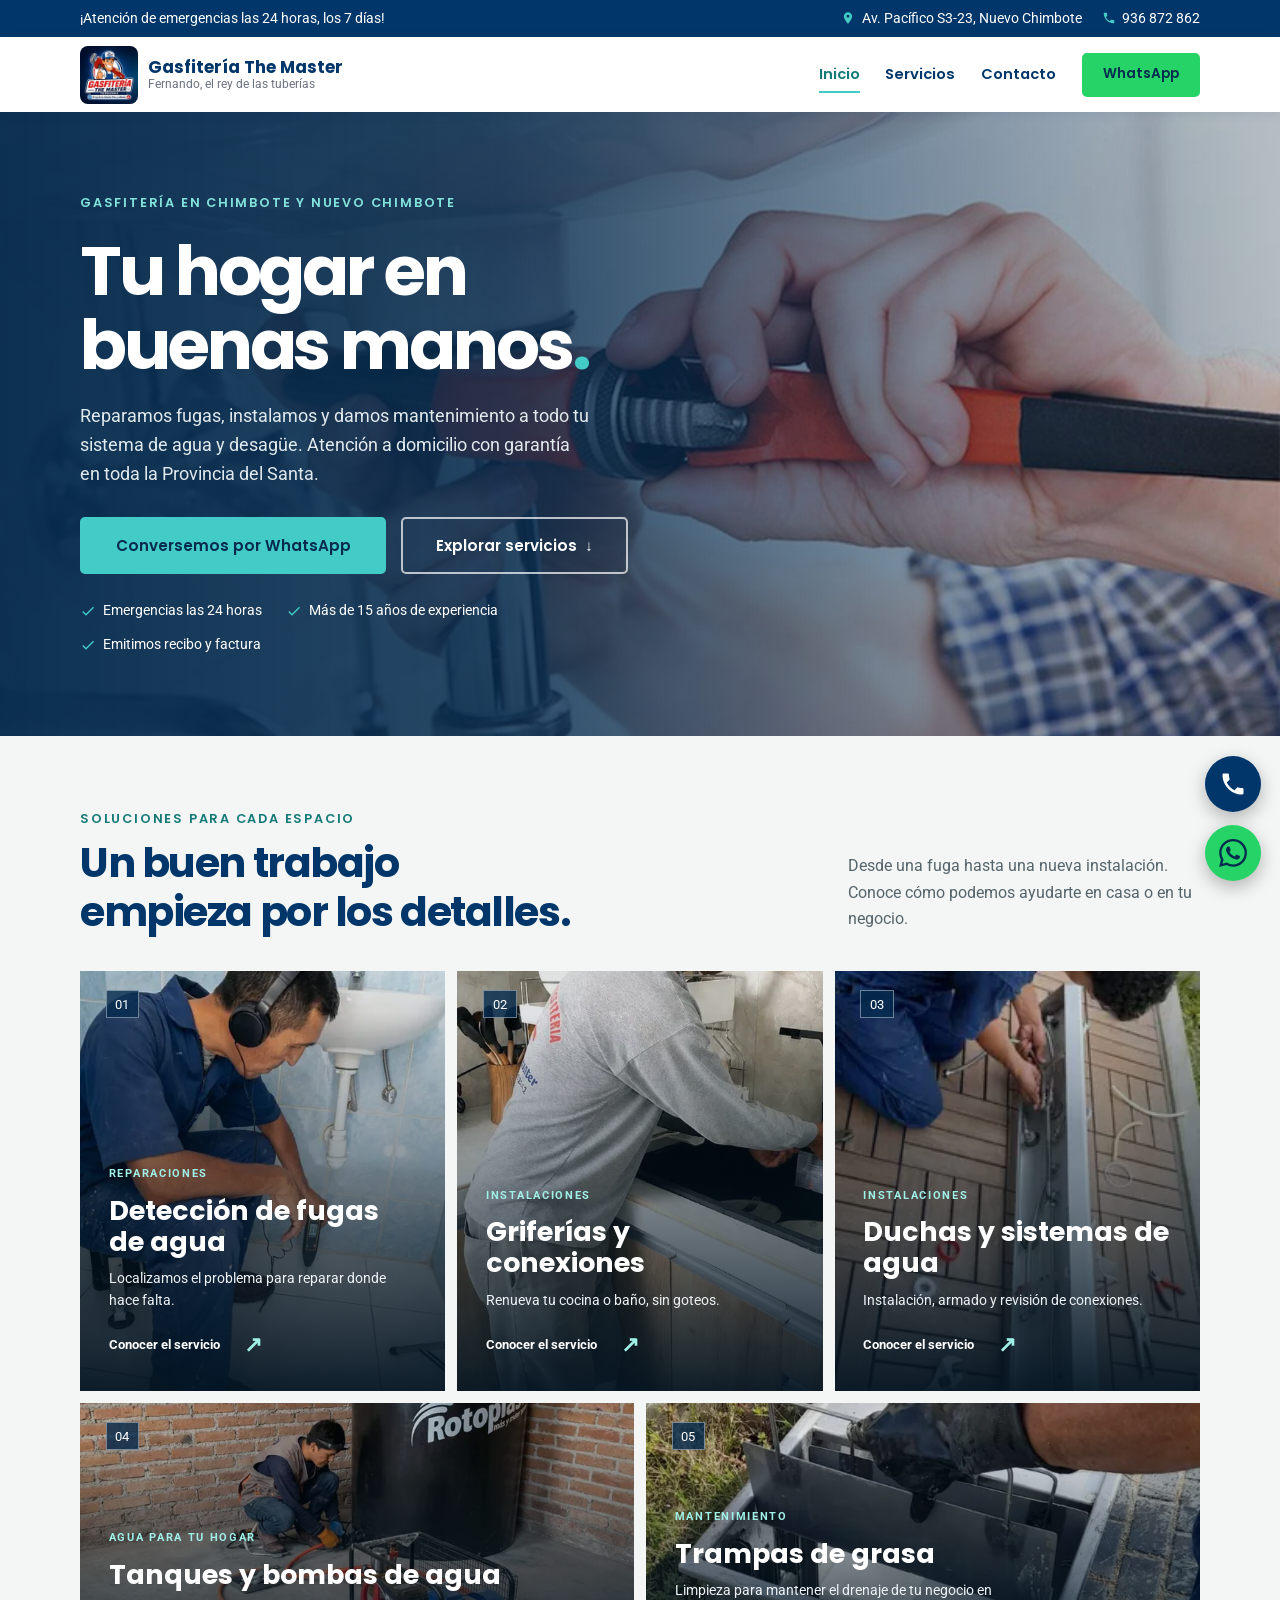
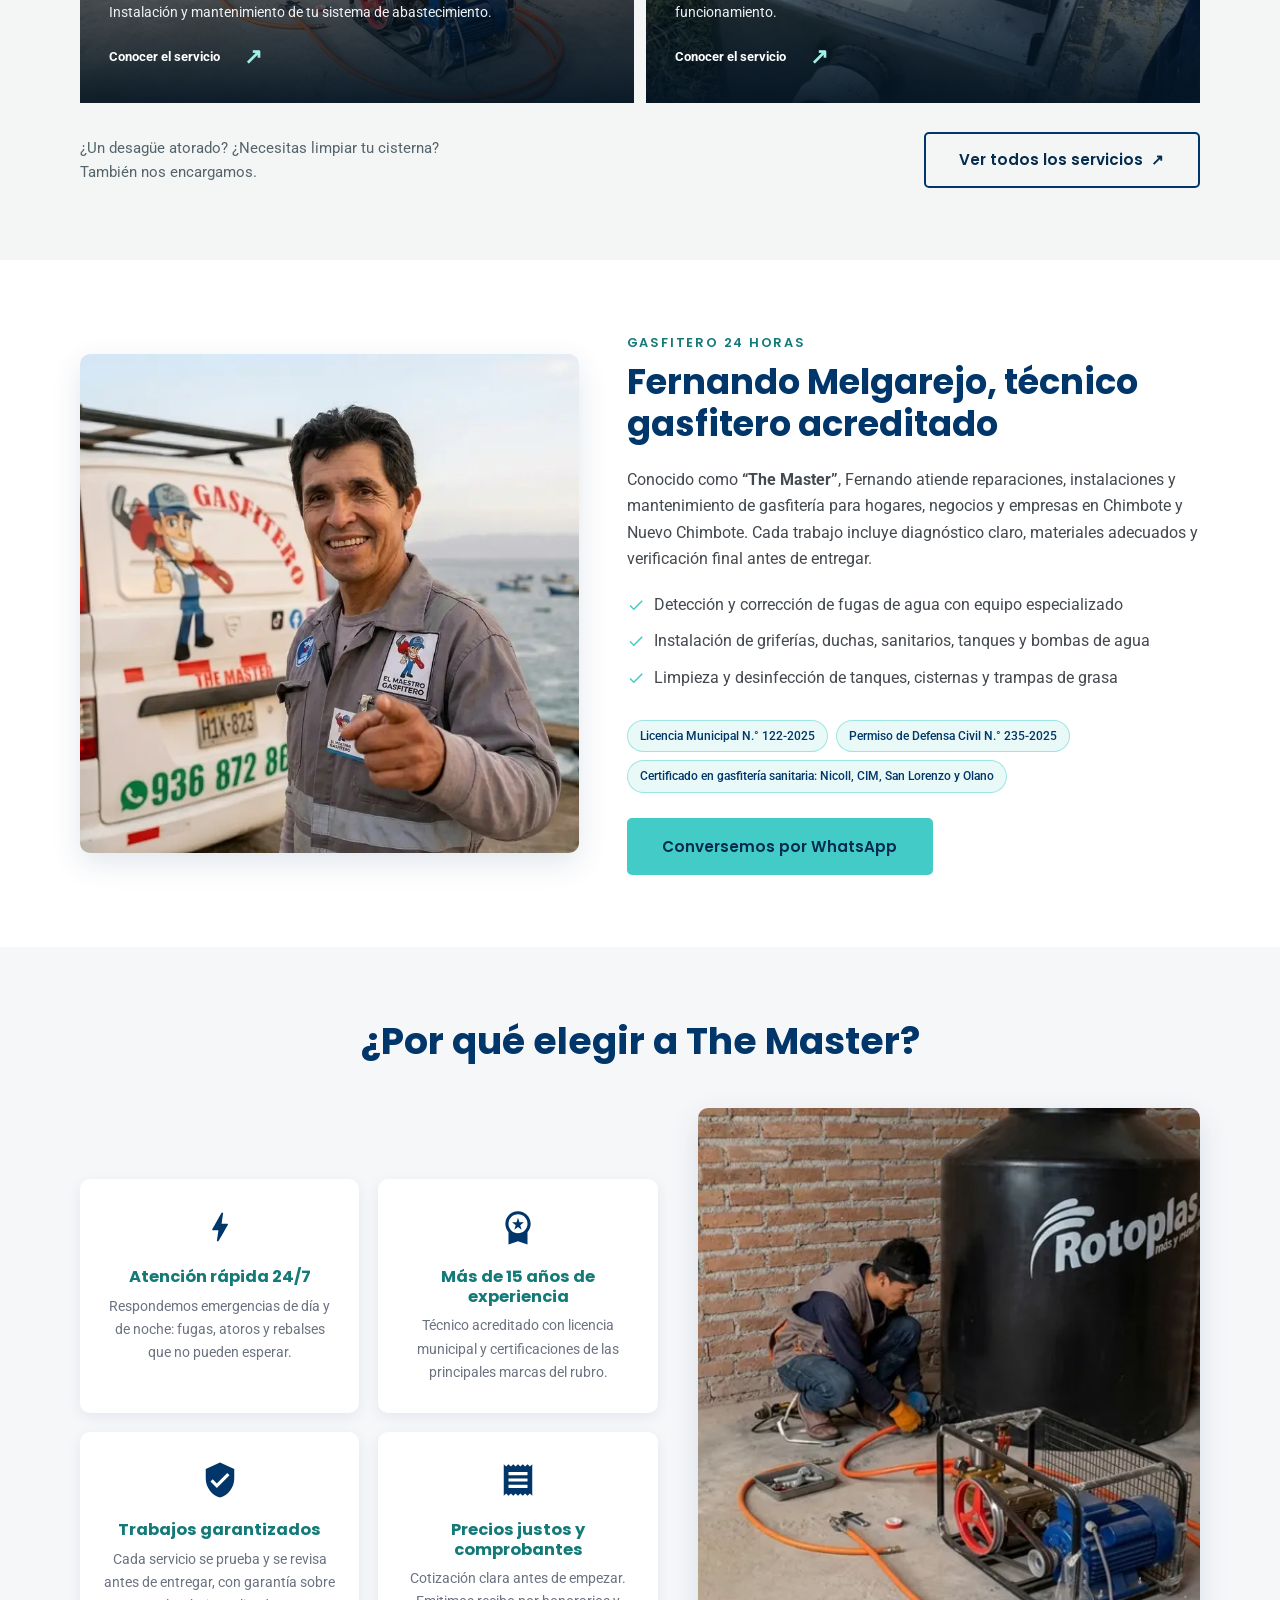
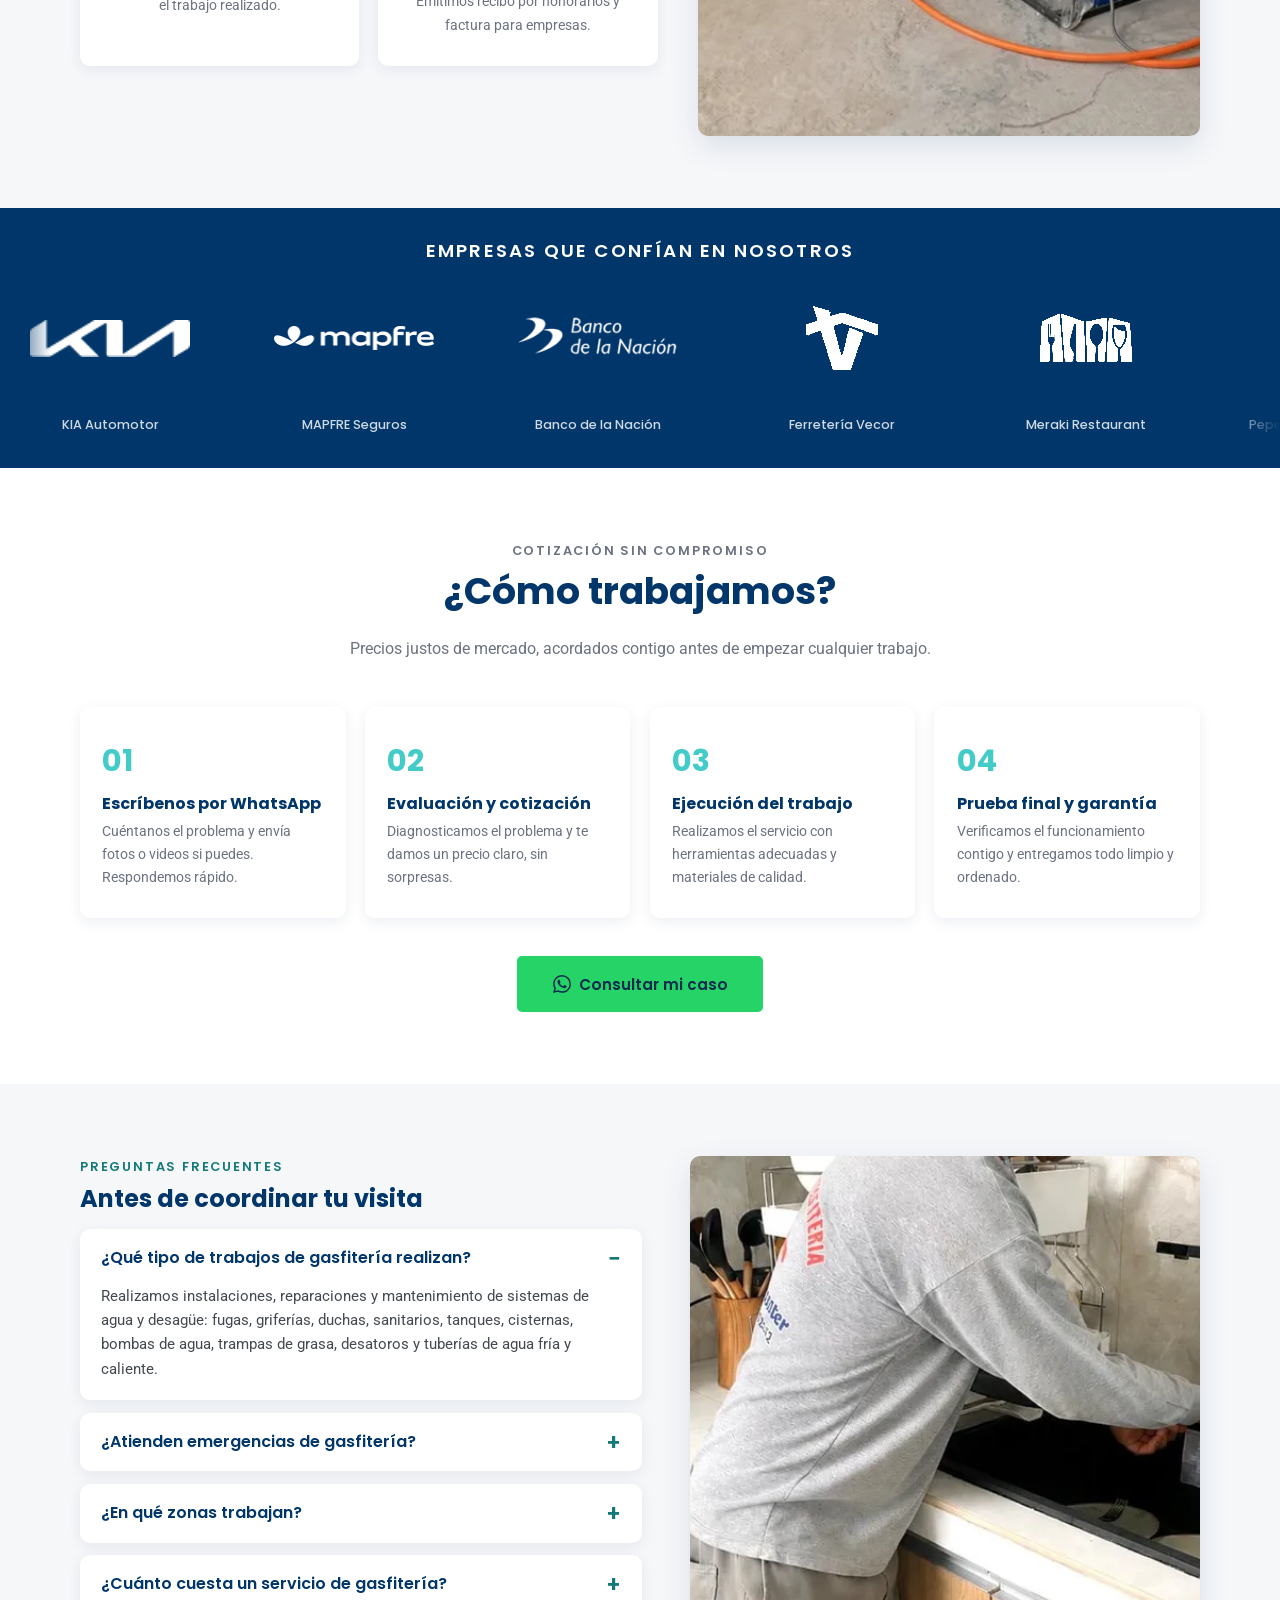
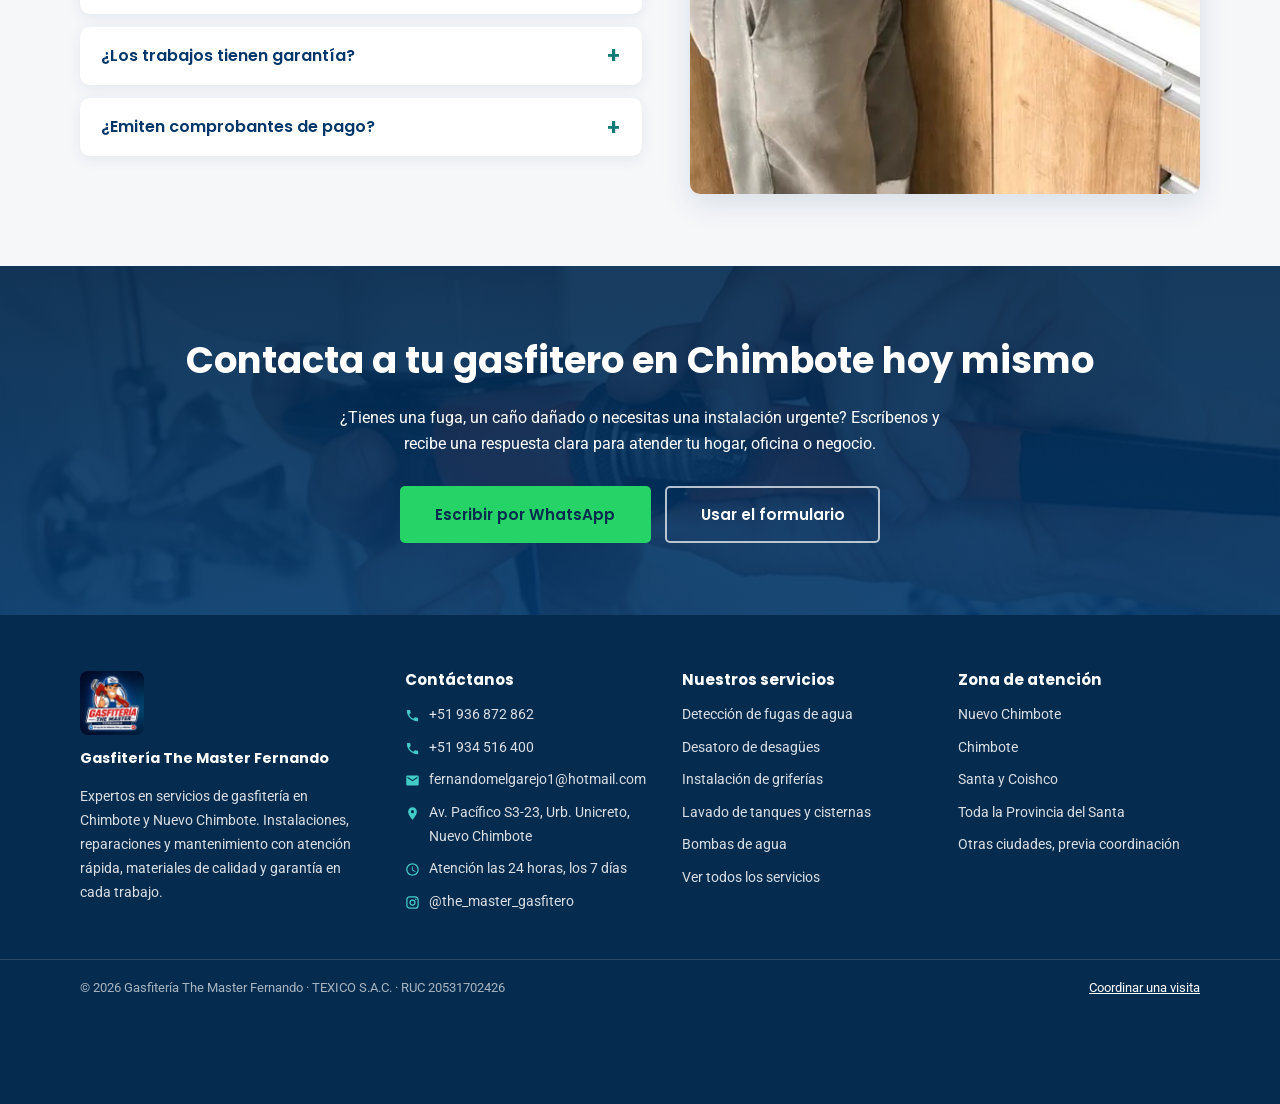
==== index.html @ fdb29d44 "edit" ====
<!doctype html>
<html lang="es-PE">
  <head>
    <meta charset="UTF-8" />
    <meta name="viewport" content="width=device-width, initial-scale=1.0" />
    <title>Gasfitería The Master Fernando | Gasfitero en Chimbote y Nuevo Chimbote</title>
    <meta
      name="description"
      content="Gasfitero en Chimbote y Nuevo Chimbote. Detección de fugas, instalaciones sanitarias, limpieza de tanques, bombas de agua y emergencias las 24 horas. Atención en toda la Provincia del Santa."
    />
    <meta property="og:title" content="Gasfitería The Master Fernando | Gasfitero en Chimbote" />
    <meta
      property="og:description"
      content="Servicio de gasfitería con más de 15 años de experiencia en la Provincia del Santa. Atención 24 horas por WhatsApp y trabajos garantizados."
    />
    <link rel="canonical" href="https://themastergasfitero.com/" />
    <meta property="og:url" content="https://themastergasfitero.com/" />
    <meta property="og:locale" content="es_PE" />
    <meta name="theme-color" content="#003669" />
    <meta property="og:type" content="website" />
    <meta property="og:image" content="https://themastergasfitero.com/images/optimized/og-image.webp" />
    <meta name="twitter:card" content="summary_large_image" />
    <link rel="icon" href="images/optimized/favicon.png" type="image/png" />
    <link rel="preconnect" href="https://fonts.googleapis.com" />
    <link rel="preconnect" href="https://fonts.gstatic.com" crossorigin />
    <link
      href="https://fonts.googleapis.com/css2?family=Poppins:wght@600;700&family=Roboto:wght@400;500&display=swap"
      rel="stylesheet"
    />
    <link rel="preload" as="image" href="images/optimized/hero-bg.webp" />
    <link rel="stylesheet" href="styles/styles.css" />
    <script type="application/ld+json">
      {
        "@context": "https://schema.org",
        "@type": "Plumber",
        "name": "Gasfitería The Master Fernando",
        "url": "https://themastergasfitero.com/",
        "image": "https://themastergasfitero.com/images/optimized/og-image.webp",
        "description": "Servicio de gasfitería profesional en Chimbote y Nuevo Chimbote: detección de fugas, instalaciones sanitarias, limpieza de tanques, bombas de agua y emergencias las 24 horas.",
        "telephone": "+51936872862",
        "email": "fernandomelgarejo1@hotmail.com",
        "address": {
          "@type": "PostalAddress",
          "streetAddress": "Av. Pacífico S3-23, Urb. Unicreto",
          "addressLocality": "Nuevo Chimbote",
          "addressRegion": "Áncash",
          "addressCountry": "PE"
        },
        "areaServed": ["Nuevo Chimbote", "Chimbote", "Provincia del Santa"],
        "openingHours": "Mo-Su 00:00-24:00",
        "priceRange": "$$",
        "sameAs": ["https://www.instagram.com/the_master_gasfitero"]
      }
    </script>
  </head>
  <body>
    <script>document.documentElement.classList.add("js");</script>
    <a class="skip-link" href="#main-content">Saltar al contenido principal</a>

    <div class="topbar">
      <div class="wrap">
        <span class="topbar-item topbar-left">¡Atención de emergencias las 24 horas, los 7 días!</span>
        <div class="topbar-right">
          <span class="topbar-item">
            <svg viewBox="0 0 24 24" aria-hidden="true"><path d="M12 2C8.13 2 5 5.13 5 9c0 5.25 7 13 7 13s7-7.75 7-13c0-3.87-3.13-7-7-7zm0 9.5a2.5 2.5 0 1 1 0-5 2.5 2.5 0 0 1 0 5z"/></svg>
            Av. Pacífico S3-23, Nuevo Chimbote
          </span>
          <a class="topbar-item" href="tel:+51936872862">
            <svg viewBox="0 0 24 24" aria-hidden="true"><path d="M6.62 10.79c1.44 2.83 3.76 5.14 6.59 6.59l2.2-2.2c.27-.27.67-.36 1.02-.24 1.12.37 2.33.57 3.57.57.55 0 1 .45 1 1V20c0 .55-.45 1-1 1-9.39 0-17-7.61-17-17 0-.55.45-1 1-1h3.5c.55 0 1 .45 1 1 0 1.25.2 2.45.57 3.57.11.35.03.74-.25 1.02l-2.2 2.2z"/></svg>
            936 872 862
          </a>
        </div>
      </div>
    </div>

    <header class="site-header">
      <nav class="nav wrap" aria-label="Navegación principal">
        <a class="brand" href="index.html">
          <img src="images/optimized/logo-master.webp" alt="Logo de Gasfitería The Master" width="58" height="58" />
          <span>
            <strong>Gasfitería The Master</strong>
            <span>Fernando, el rey de las tuberías</span>
          </span>
        </a>
        <button class="nav-toggle" type="button" aria-label="Abrir menú" aria-controls="primary-nav" aria-expanded="false">
          <span class="hamburger" aria-hidden="true"></span>
        </button>
        <ul class="nav-links" id="primary-nav">
          <li><a class="nav-link" href="index.html">Inicio</a></li>
          <li><a class="nav-link" href="services.html">Servicios</a></li>
          <li><a class="nav-link" href="contact.html">Contacto</a></li>
          <li class="nav-cta">
            <a
              class="button button--small button--wa"
              href="https://wa.me/51936872862?text=Hola%20Fernando%2C%20necesito%20un%20servicio%20de%20gasfiter%C3%ADa."
              target="_blank"
              rel="noopener"
            >
              WhatsApp
            </a>
          </li>
        </ul>
      </nav>
    </header>

    <main id="main-content">
      <section class="hero hero--home" aria-labelledby="home-title">
        <div class="wrap">
          <div class="hero-content">
            <p class="eyebrow">Gasfitería en Chimbote y Nuevo Chimbote</p>
            <h1 id="home-title">Tu hogar en<br>buenas manos<span class="hero-dot">.</span></h1>
            <p class="lead">
              Reparamos fugas, instalamos y damos mantenimiento a todo tu sistema de agua y desagüe. Atención a
              domicilio con garantía en toda la Provincia del Santa.
            </p>
            <div class="hero-actions">
              <a
                class="button"
                href="https://wa.me/51936872862?text=Hola%20Fernando%2C%20necesito%20un%20servicio%20de%20gasfiter%C3%ADa."
                target="_blank"
                rel="noopener"
              >
                Conversemos por WhatsApp
              </a>
              <a class="button button--outline" href="#servicios">Explorar servicios <span aria-hidden="true">↓</span></a>
            </div>
            <ul class="trust-list" aria-label="Puntos de confianza">
              <li>
                <svg viewBox="0 0 24 24" aria-hidden="true"><path d="M9 16.2 4.8 12l-1.4 1.4L9 19 21 7l-1.4-1.4z"/></svg>
                Emergencias las 24 horas
              </li>
              <li>
                <svg viewBox="0 0 24 24" aria-hidden="true"><path d="M9 16.2 4.8 12l-1.4 1.4L9 19 21 7l-1.4-1.4z"/></svg>
                Más de 15 años de experiencia
              </li>
              <li>
                <svg viewBox="0 0 24 24" aria-hidden="true"><path d="M9 16.2 4.8 12l-1.4 1.4L9 19 21 7l-1.4-1.4z"/></svg>
                Emitimos recibo y factura
              </li>
            </ul>
          </div>
        </div>
      </section>

<section class="section service-showcase" id="servicios" aria-labelledby="featured-title">
  <div class="wrap">
    <div class="showcase-heading"><div><p class="eyebrow">Soluciones para cada espacio</p>
    <h2 id="featured-title">Un buen trabajo<br>empieza por los detalles.</h2></div>
    <p>Desde una fuga hasta una nueva instalación. Conoce cómo podemos ayudarte en casa o en tu negocio.</p></div>
    <div class="service-mosaic"><a class="service-tile" href="services.html?service=deteccion-fugas">
  <img src="images/optimized/leak-detection.webp" alt="" width="800" height="600" loading="lazy" />
  <span class="service-tile__number" aria-hidden="true">01</span>
  <div class="service-tile__copy"><span class="service-tile__category">Reparaciones</span>
  <h3>Detección de fugas de agua</h3><p>Localizamos el problema para reparar donde hace falta.</p><span class="service-tile__link">Conocer el servicio <span aria-hidden="true">↗</span></span></div>
</a><a class="service-tile" href="services.html?service=griferias">
  <img src="images/optimized/galeria-griferia.webp" alt="" width="800" height="600" loading="lazy" />
  <span class="service-tile__number" aria-hidden="true">02</span>
  <div class="service-tile__copy"><span class="service-tile__category">Instalaciones</span>
  <h3>Griferías y conexiones</h3><p>Renueva tu cocina o baño, sin goteos.</p><span class="service-tile__link">Conocer el servicio <span aria-hidden="true">↗</span></span></div>
</a><a class="service-tile" href="services.html?service=duchas">
  <img src="images/optimized/shower-system.webp" alt="" width="800" height="600" loading="lazy" />
  <span class="service-tile__number" aria-hidden="true">03</span>
  <div class="service-tile__copy"><span class="service-tile__category">Instalaciones</span>
  <h3>Duchas y sistemas de agua</h3><p>Instalación, armado y revisión de conexiones.</p><span class="service-tile__link">Conocer el servicio <span aria-hidden="true">↗</span></span></div>
</a><a class="service-tile" href="services.html?service=tanque-bombeo">
  <img src="images/optimized/galeria-bombeo.webp" alt="" width="800" height="600" loading="lazy" />
  <span class="service-tile__number" aria-hidden="true">04</span>
  <div class="service-tile__copy"><span class="service-tile__category">Agua para tu hogar</span>
  <h3>Tanques y bombas de agua</h3><p>Instalación y mantenimiento de tu sistema de abastecimiento.</p><span class="service-tile__link">Conocer el servicio <span aria-hidden="true">↗</span></span></div>
</a><a class="service-tile" href="services.html?service=trampas-grasa">
  <img src="images/optimized/galeria-trampa.webp" alt="" width="800" height="600" loading="lazy" />
  <span class="service-tile__number" aria-hidden="true">05</span>
  <div class="service-tile__copy"><span class="service-tile__category">Mantenimiento</span>
  <h3>Trampas de grasa</h3><p>Limpieza para mantener el drenaje de tu negocio en funcionamiento.</p><span class="service-tile__link">Conocer el servicio <span aria-hidden="true">↗</span></span></div>
</a></div>
    <div class="showcase-bottom"><p>¿Un desagüe atorado? ¿Necesitas limpiar tu cisterna?<br>También nos encargamos.</p>
    <a class="button button--outline-navy" href="services.html">Ver todos los servicios <span aria-hidden="true">↗</span></a></div>
  </div>
</section>
      <section class="section section--white" aria-labelledby="about-title">
        <div class="wrap split">
          <div class="portrait">
            <img
              src="images/optimized/fernando.webp"
              alt="Fernando Melgarejo, gasfitero de The Master, junto a su movilidad de trabajo"
              width="720"
              height="720"
              loading="lazy"
            />
          </div>
          <div>
            <p class="eyebrow">Gasfitero 24 horas</p>
            <h2 id="about-title">Fernando Melgarejo, técnico gasfitero acreditado</h2>
            <p>
              Conocido como <strong>“The Master”</strong>, Fernando atiende reparaciones, instalaciones y mantenimiento
              de gasfitería para hogares, negocios y empresas en Chimbote y Nuevo Chimbote. Cada trabajo incluye
              diagnóstico claro, materiales adecuados y verificación final antes de entregar.
            </p>
            <ul class="check-list">
              <li>
                <svg viewBox="0 0 24 24" aria-hidden="true"><path d="M9 16.2 4.8 12l-1.4 1.4L9 19 21 7l-1.4-1.4z"/></svg>
                Detección y corrección de fugas de agua con equipo especializado
              </li>
              <li>
                <svg viewBox="0 0 24 24" aria-hidden="true"><path d="M9 16.2 4.8 12l-1.4 1.4L9 19 21 7l-1.4-1.4z"/></svg>
                Instalación de griferías, duchas, sanitarios, tanques y bombas de agua
              </li>
              <li>
                <svg viewBox="0 0 24 24" aria-hidden="true"><path d="M9 16.2 4.8 12l-1.4 1.4L9 19 21 7l-1.4-1.4z"/></svg>
                Limpieza y desinfección de tanques, cisternas y trampas de grasa
              </li>
            </ul>
            <ul class="cred-chips" aria-label="Acreditaciones">
              <li>Licencia Municipal N.° 122-2025</li>
              <li>Permiso de Defensa Civil N.° 235-2025</li>
              <li>Certificado en gasfitería sanitaria: Nicoll, CIM, San Lorenzo y Olano</li>
            </ul>
            <a
              class="button"
              href="https://wa.me/51936872862?text=Hola%20Fernando%2C%20necesito%20un%20servicio%20de%20gasfiter%C3%ADa."
              target="_blank"
              rel="noopener"
            >
              Conversemos por WhatsApp
            </a>
          </div>
        </div>
      </section>

      <section class="section" aria-labelledby="why-title">
        <div class="wrap">
          <div class="section-heading">
            <h2 id="why-title">¿Por qué elegir a The Master?</h2>
          </div>
          <div class="why-layout">
            <div class="why-grid">
              <div class="why-card">
                <svg viewBox="0 0 24 24" aria-hidden="true"><path d="M11 21h-1l1-7H7.5c-.58 0-.57-.32-.38-.66.19-.34.05-.08.07-.12C8.48 10.94 10.42 7.54 13 3h1l-1 7h3.5c.49 0 .56.33.47.51l-.07.15C12.96 17.55 11 21 11 21z"/></svg>
                <h3>Atención rápida 24/7</h3>
                <p>Respondemos emergencias de día y de noche: fugas, atoros y rebalses que no pueden esperar.</p>
              </div>
              <div class="why-card">
                <svg viewBox="0 0 24 24" aria-hidden="true"><path d="M9.68 13.69 12 11.93l2.31 1.76-.88-2.85L15.75 9h-2.84L12 6.19 11.09 9H8.25l2.31 1.84-.88 2.85zM20 10c0-4.42-3.58-8-8-8s-8 3.58-8 8c0 2.03.76 3.87 2 5.28V23l6-2 6 2v-7.72c1.24-1.41 2-3.25 2-5.28zm-8-6c3.31 0 6 2.69 6 6s-2.69 6-6 6-6-2.69-6-6 2.69-6 6-6z"/></svg>
                <h3>Más de 15 años de experiencia</h3>
                <p>Técnico acreditado con licencia municipal y certificaciones de las principales marcas del rubro.</p>
              </div>
              <div class="why-card">
                <svg viewBox="0 0 24 24" aria-hidden="true"><path d="M12 1 3 5v6c0 5.55 3.84 10.74 9 12 5.16-1.26 9-6.45 9-12V5l-9-4zm-2 16-4-4 1.41-1.41L10 14.17l6.59-6.59L18 9l-8 8z"/></svg>
                <h3>Trabajos garantizados</h3>
                <p>Cada servicio se prueba y se revisa antes de entregar, con garantía sobre el trabajo realizado.</p>
              </div>
              <div class="why-card">
                <svg viewBox="0 0 24 24" aria-hidden="true"><path d="M18 17H6v-2h12v2zm0-4H6v-2h12v2zm0-4H6V7h12v2zM3 22l1.5-1.5L6 22l1.5-1.5L9 22l1.5-1.5L12 22l1.5-1.5L15 22l1.5-1.5L18 22l1.5-1.5L21 22V2l-1.5 1.5L18 2l-1.5 1.5L15 2l-1.5 1.5L12 2l-1.5 1.5L9 2 7.5 3.5 6 2 4.5 3.5 3 2v20z"/></svg>
                <h3>Precios justos y comprobantes</h3>
                <p>Cotización clara antes de empezar. Emitimos recibo por honorarios y factura para empresas.</p>
              </div>
            </div>
            <div class="why-photo">
              <img
                src="images/optimized/galeria-bombeo.webp"
                alt="Instalación de tanque de agua con sistema de bombeo realizada por The Master"
                width="800"
                height="600"
                loading="lazy"
              />
            </div>
          </div>
        </div>
      </section>

      <section class="clients-strip" aria-labelledby="clients-title">
        <div class="wrap clients-heading">
          <h2 id="clients-title">Empresas que confían en nosotros</h2>
        </div>
        <div class="clients-marquee">
          <div class="clients-track">
            <ul class="clients-list">
              <li class="client-card">
                <div class="client-logo"><img class="client-logo--kia" src="images/clients/kia.png" alt="" width="160" height="80" loading="lazy" /></div>
                <span>KIA Automotor</span>
              </li>
              <li class="client-card">
                <div class="client-logo"><img src="images/clients/mapfre.webp" alt="" width="160" height="80" loading="lazy" /></div>
                <span>MAPFRE Seguros</span>
              </li>
              <li class="client-card">
                <div class="client-logo"><img src="images/clients/banco-nacion.png" alt="" width="160" height="80" loading="lazy" /></div>
                <span>Banco de la Nación</span>
              </li>
              <li class="client-card">
                <div class="client-logo client-logo--vecor"><img src="images/clients/vecor.jpg" alt="" width="200" height="200" loading="lazy" /></div>
                <span>Ferretería Vecor</span>
              </li>
              <li class="client-card">
                <div class="client-logo client-logo--meraki"><img src="images/clients/meraki.jpg" alt="" width="200" height="200" loading="lazy" /></div>
                <span>Meraki Restaurant</span>
              </li>
              <li class="client-card">
                <!-- Símbolo provisional: sustituir cuando se confirme el logo de la empresa. -->
                <div class="client-logo client-logo--placeholder"><svg viewBox="0 0 80 64" aria-hidden="true" fill="none" stroke="currentColor" stroke-width="2.5" stroke-linejoin="round"><path d="M7 14h40v34H7zM47 27h14l12 13v8H47M54 28v13h18M16 23h22M16 30h15"/><circle cx="21" cy="49" r="7" fill="var(--navy)"/><circle cx="60" cy="49" r="7" fill="var(--navy)"/></svg></div>
                <span>Pepe El Toro Transportes</span>
              </li>
              <li class="client-card">
                <div class="client-logo client-logo--placeholder"><svg viewBox="0 0 80 64" aria-hidden="true" fill="none" stroke="currentColor" stroke-width="2.5" stroke-linejoin="round"><path d="m40 8 30 14H10L40 8ZM14 28h52M14 51h52M10 57h60M20 28v23M33 28v23M47 28v23M60 28v23"/></svg></div>
                <span>Entidades del Estado</span>
              </li>
            </ul>
          </div>
        </div>
      </section>





      <section class="section section--white" aria-labelledby="steps-title">
        <div class="wrap">
          <div class="section-heading">
            <p class="eyebrow">Cotización sin compromiso</p>
            <h2 id="steps-title">¿Cómo trabajamos?</h2>
            <p>Precios justos de mercado, acordados contigo antes de empezar cualquier trabajo.</p>
          </div>
          <div class="steps-grid">
            <div class="step-card">
              <h3>Escríbenos por WhatsApp</h3>
              <p>Cuéntanos el problema y envía fotos o videos si puedes. Respondemos rápido.</p>
            </div>
            <div class="step-card">
              <h3>Evaluación y cotización</h3>
              <p>Diagnosticamos el problema y te damos un precio claro, sin sorpresas.</p>
            </div>
            <div class="step-card">
              <h3>Ejecución del trabajo</h3>
              <p>Realizamos el servicio con herramientas adecuadas y materiales de calidad.</p>
            </div>
            <div class="step-card">
              <h3>Prueba final y garantía</h3>
              <p>Verificamos el funcionamiento contigo y entregamos todo limpio y ordenado.</p>
            </div>
          </div>
          <div class="section-actions">
            <a
              class="button button--wa"
              href="https://wa.me/51936872862?text=Hola%20Fernando%2C%20quiero%20una%20cotizaci%C3%B3n%20de%20gasfiter%C3%ADa."
              target="_blank"
              rel="noopener"
            >
              <svg viewBox="0 0 24 24" aria-hidden="true"><path d="M17.472 14.382c-.297-.149-1.758-.867-2.03-.967-.273-.099-.471-.148-.67.15-.197.297-.767.966-.94 1.164-.173.199-.347.223-.644.075-.297-.15-1.255-.463-2.39-1.475-.883-.788-1.48-1.761-1.653-2.059-.173-.297-.018-.458.13-.606.134-.133.298-.347.446-.52.149-.174.198-.298.298-.497.099-.198.05-.371-.025-.52-.075-.149-.669-1.612-.916-2.207-.242-.579-.487-.5-.669-.51-.173-.008-.371-.01-.57-.01-.198 0-.52.074-.792.372-.272.297-1.04 1.016-1.04 2.479 0 1.462 1.065 2.875 1.213 3.074.149.198 2.096 3.2 5.077 4.487.709.306 1.262.489 1.694.625.712.227 1.36.195 1.871.118.571-.085 1.758-.719 2.006-1.413.248-.694.248-1.289.173-1.413-.074-.124-.272-.198-.57-.347m-5.421 7.403h-.004a9.87 9.87 0 0 1-5.031-1.378l-.361-.214-3.741.982.998-3.648-.235-.374a9.86 9.86 0 0 1-1.51-5.26c.001-5.45 4.436-9.884 9.888-9.884 2.64 0 5.122 1.03 6.988 2.898a9.825 9.825 0 0 1 2.893 6.994c-.003 5.45-4.437 9.884-9.885 9.884m8.413-18.297A11.815 11.815 0 0 0 12.05 0C5.495 0 .16 5.335.157 11.892c0 2.096.547 4.142 1.588 5.945L.057 24l6.305-1.654a11.882 11.882 0 0 0 5.683 1.448h.005c6.554 0 11.89-5.335 11.893-11.893a11.821 11.821 0 0 0-3.48-8.413"/></svg>
              Consultar mi caso
            </a>
          </div>
        </div>
      </section>

      <section class="section" aria-labelledby="faq-title">
        <div class="wrap faq-layout">
          <div>
            <p class="eyebrow">Preguntas frecuentes</p>
            <h2 id="faq-title">Antes de coordinar tu visita</h2>
            <div class="faq-list">
              <details open>
                <summary>¿Qué tipo de trabajos de gasfitería realizan?</summary>
                <p>
                  Realizamos instalaciones, reparaciones y mantenimiento de sistemas de agua y desagüe: fugas,
                  griferías, duchas, sanitarios, tanques, cisternas, bombas de agua, trampas de grasa, desatoros y
                  tuberías de agua fría y caliente.
                </p>
              </details>
              <details>
                <summary>¿Atienden emergencias de gasfitería?</summary>
                <p>
                  Sí, atendemos emergencias las 24 horas: fugas repentinas, rebalses, atoros y llaves malogradas.
                  Escríbenos por WhatsApp al 936 872 862 y confirmamos la disponibilidad y el tiempo de llegada.
                </p>
              </details>
              <details>
                <summary>¿En qué zonas trabajan?</summary>
                <p>
                  Atendemos a domicilio en Nuevo Chimbote, Chimbote y toda la Provincia del Santa. Para proyectos en
                  otras ciudades, consultamos disponibilidad previa coordinación.
                </p>
              </details>
              <details>
                <summary>¿Cuánto cuesta un servicio de gasfitería?</summary>
                <p>
                  Depende del tipo de trabajo. Manejamos precios justos de mercado y siempre te damos una cotización
                  clara antes de empezar, sin compromiso. Envíanos fotos del problema por WhatsApp para orientarte más
                  rápido.
                </p>
              </details>
              <details>
                <summary>¿Los trabajos tienen garantía?</summary>
                <p>
                  Sí. Cada trabajo se prueba antes de entregar y cuenta con garantía. Además, somos un servicio
                  acreditado con licencia municipal y certificaciones en gasfitería sanitaria.
                </p>
              </details>
              <details>
                <summary>¿Emiten comprobantes de pago?</summary>
                <p>
                  Sí, emitimos recibos por honorarios y facturas, ideal para empresas, restaurantes y entidades que
                  requieren sustento contable.
                </p>
              </details>
            </div>
          </div>
          <div class="faq-photo">
            <img
              src="images/optimized/galeria-griferia.webp"
              alt="Fernando instalando una grifería de cocina"
              width="800"
              height="600"
              loading="lazy"
            />
          </div>
        </div>
      </section>

      <section class="cta-band" aria-labelledby="cta-title">
        <div class="wrap">
          <h2 id="cta-title">Contacta a tu gasfitero en Chimbote hoy mismo</h2>
          <p>
            ¿Tienes una fuga, un caño dañado o necesitas una instalación urgente? Escríbenos y recibe una respuesta
            clara para atender tu hogar, oficina o negocio.
          </p>
          <div class="hero-actions">
            <a
              class="button button--wa"
              href="https://wa.me/51936872862?text=Hola%20Fernando%2C%20necesito%20un%20servicio%20de%20gasfiter%C3%ADa."
              target="_blank"
              rel="noopener"
            >
              Escribir por WhatsApp
            </a>
            <a class="button button--outline" href="contact.html">Usar el formulario</a>
          </div>
        </div>
      </section>
    </main>

    <footer class="site-footer">
      <div class="wrap footer-grid">
        <div class="footer-brand">
          <img src="images/optimized/logo-master.webp" alt="Logo de Gasfitería The Master" width="64" height="64" loading="lazy" />
          <strong>Gasfitería The Master Fernando</strong>
          <p>
            Expertos en servicios de gasfitería en Chimbote y Nuevo Chimbote. Instalaciones, reparaciones y
            mantenimiento con atención rápida, materiales de calidad y garantía en cada trabajo.
          </p>
        </div>
        <div>
          <h2 class="footer-title">Contáctanos</h2>
          <ul class="footer-list">
            <li class="footer-item">
              <svg viewBox="0 0 24 24" aria-hidden="true"><path d="M6.62 10.79c1.44 2.83 3.76 5.14 6.59 6.59l2.2-2.2c.27-.27.67-.36 1.02-.24 1.12.37 2.33.57 3.57.57.55 0 1 .45 1 1V20c0 .55-.45 1-1 1-9.39 0-17-7.61-17-17 0-.55.45-1 1-1h3.5c.55 0 1 .45 1 1 0 1.25.2 2.45.57 3.57.11.35.03.74-.25 1.02l-2.2 2.2z"/></svg>
              <a href="tel:+51936872862">+51 936 872 862</a>
            </li>
            <li class="footer-item">
              <svg viewBox="0 0 24 24" aria-hidden="true"><path d="M6.62 10.79c1.44 2.83 3.76 5.14 6.59 6.59l2.2-2.2c.27-.27.67-.36 1.02-.24 1.12.37 2.33.57 3.57.57.55 0 1 .45 1 1V20c0 .55-.45 1-1 1-9.39 0-17-7.61-17-17 0-.55.45-1 1-1h3.5c.55 0 1 .45 1 1 0 1.25.2 2.45.57 3.57.11.35.03.74-.25 1.02l-2.2 2.2z"/></svg>
              <a href="tel:+51934516400">+51 934 516 400</a>
            </li>
            <li class="footer-item">
              <svg viewBox="0 0 24 24" aria-hidden="true"><path d="M20 4H4c-1.1 0-1.99.9-1.99 2L2 18c0 1.1.9 2 2 2h16c1.1 0 2-.9 2-2V6c0-1.1-.9-2-2-2zm0 4-8 5-8-5V6l8 5 8-5v2z"/></svg>
              <a href="mailto:fernandomelgarejo1@hotmail.com">fernandomelgarejo1@hotmail.com</a>
            </li>
            <li class="footer-item">
              <svg viewBox="0 0 24 24" aria-hidden="true"><path d="M12 2C8.13 2 5 5.13 5 9c0 5.25 7 13 7 13s7-7.75 7-13c0-3.87-3.13-7-7-7zm0 9.5a2.5 2.5 0 1 1 0-5 2.5 2.5 0 0 1 0 5z"/></svg>
              <span>Av. Pacífico S3-23, Urb. Unicreto, Nuevo Chimbote</span>
            </li>
            <li class="footer-item">
              <svg viewBox="0 0 24 24" aria-hidden="true"><path d="M11.99 2C6.47 2 2 6.48 2 12s4.47 10 9.99 10C17.52 22 22 17.52 22 12S17.52 2 11.99 2zM12 20c-4.42 0-8-3.58-8-8s3.58-8 8-8 8 3.58 8 8-3.58 8-8 8zm.5-13H11v6l5.25 3.15.75-1.23-4.5-2.67z"/></svg>
              <span>Atención las 24 horas, los 7 días</span>
            </li>
            <li class="footer-item">
              <svg viewBox="0 0 24 24" aria-hidden="true"><path d="M7.8 2h8.4C19.4 2 22 4.6 22 7.8v8.4a5.8 5.8 0 0 1-5.8 5.8H7.8C4.6 22 2 19.4 2 16.2V7.8A5.8 5.8 0 0 1 7.8 2m-.2 2A3.6 3.6 0 0 0 4 7.6v8.8C4 18.39 5.61 20 7.6 20h8.8a3.6 3.6 0 0 0 3.6-3.6V7.6C20 5.61 18.39 4 16.4 4H7.6m9.65 1.5a1.25 1.25 0 0 1 1.25 1.25A1.25 1.25 0 0 1 17.25 8 1.25 1.25 0 0 1 16 6.75a1.25 1.25 0 0 1 1.25-1.25M12 7a5 5 0 0 1 5 5 5 5 0 0 1-5 5 5 5 0 0 1-5-5 5 5 0 0 1 5-5m0 2a3 3 0 0 0-3 3 3 3 0 0 0 3 3 3 3 0 0 0 3-3 3 3 0 0 0-3-3z"/></svg>
              <a href="https://www.instagram.com/the_master_gasfitero" target="_blank" rel="noopener">@the_master_gasfitero</a>
            </li>
          </ul>
        </div>
        <div>
          <h2 class="footer-title">Nuestros servicios</h2>
          <ul class="footer-list">
            <li><a href="services.html?service=deteccion-fugas">Detección de fugas de agua</a></li>
            <li><a href="services.html?service=desatoros">Desatoro de desagües</a></li>
            <li><a href="services.html?service=griferias">Instalación de griferías</a></li>
            <li><a href="services.html?service=lavado-tanques">Lavado de tanques y cisternas</a></li>
            <li><a href="services.html?service=bombas-agua">Bombas de agua</a></li>
            <li><a href="services.html">Ver todos los servicios</a></li>
          </ul>
        </div>
        <div>
          <h2 class="footer-title">Zona de atención</h2>
          <ul class="footer-list">
            <li>Nuevo Chimbote</li>
            <li>Chimbote</li>
            <li>Santa y Coishco</li>
            <li>Toda la Provincia del Santa</li>
            <li>Otras ciudades, previa coordinación</li>
          </ul>
        </div>
      </div>
      <div class="footer-bottom">
        <div class="wrap">
          <span>&copy; <span id="currentyear">2026</span> Gasfitería The Master Fernando · TEXICO S.A.C. · RUC 20531702426</span>
          <a href="contact.html">Coordinar una visita</a>
        </div>
      </div>
    </footer>

    <a
      class="float-call"
      href="tel:+51936872862"
      aria-label="Llamar a Gasfitería The Master"
    >
      <svg viewBox="0 0 24 24" aria-hidden="true"><path d="M6.62 10.79c1.44 2.83 3.76 5.14 6.59 6.59l2.2-2.2c.27-.27.67-.36 1.02-.24 1.12.37 2.33.57 3.57.57.55 0 1 .45 1 1V20c0 .55-.45 1-1 1-9.39 0-17-7.61-17-17 0-.55.45-1 1-1h3.5c.55 0 1 .45 1 1 0 1.25.2 2.45.57 3.57.11.35.03.74-.25 1.02l-2.2 2.2z"/></svg>
    </a>
    <a
      class="float-wa"
      href="https://wa.me/51936872862?text=Hola%20Fernando%2C%20necesito%20un%20servicio%20de%20gasfiter%C3%ADa."
      target="_blank"
      rel="noopener"
      aria-label="Escribir por WhatsApp a Gasfitería The Master"
    >
      <svg viewBox="0 0 24 24" aria-hidden="true"><path d="M17.472 14.382c-.297-.149-1.758-.867-2.03-.967-.273-.099-.471-.148-.67.15-.197.297-.767.966-.94 1.164-.173.199-.347.223-.644.075-.297-.15-1.255-.463-2.39-1.475-.883-.788-1.48-1.761-1.653-2.059-.173-.297-.018-.458.13-.606.134-.133.298-.347.446-.52.149-.174.198-.298.298-.497.099-.198.05-.371-.025-.52-.075-.149-.669-1.612-.916-2.207-.242-.579-.487-.5-.669-.51-.173-.008-.371-.01-.57-.01-.198 0-.52.074-.792.372-.272.297-1.04 1.016-1.04 2.479 0 1.462 1.065 2.875 1.213 3.074.149.198 2.096 3.2 5.077 4.487.709.306 1.262.489 1.694.625.712.227 1.36.195 1.871.118.571-.085 1.758-.719 2.006-1.413.248-.694.248-1.289.173-1.413-.074-.124-.272-.198-.57-.347m-5.421 7.403h-.004a9.87 9.87 0 0 1-5.031-1.378l-.361-.214-3.741.982.998-3.648-.235-.374a9.86 9.86 0 0 1-1.51-5.26c.001-5.45 4.436-9.884 9.888-9.884 2.64 0 5.122 1.03 6.988 2.898a9.825 9.825 0 0 1 2.893 6.994c-.003 5.45-4.437 9.884-9.885 9.884m8.413-18.297A11.815 11.815 0 0 0 12.05 0C5.495 0 .16 5.335.157 11.892c0 2.096.547 4.142 1.588 5.945L.057 24l6.305-1.654a11.882 11.882 0 0 0 5.683 1.448h.005c6.554 0 11.89-5.335 11.893-11.893a11.821 11.821 0 0 0-3.48-8.413"/></svg>
    </a>

    <script type="module" src="scripts/site.js"></script>
  </body>
</html>
---- styles/styles.css ----
/* ============================================================
   Gasfitería The Master Fernando — Nuevo Chimbote
   Paleta: azul marino #003669 + turquesa #43ccc7 (referencia)
   Tipografía: Poppins (títulos) + Roboto (cuerpo)
   ============================================================ */

:root {
  --navy: #003669;
  --navy-dark: #052b4e;
  --navy-alt: #063764;
  --turquoise: #43ccc7;
  --turquoise-dark: #2fb0ab;
  --wa: #25d366;
  --wa-dark: #1eb757;
  --bg: #f6f7f9;
  --surface: #ffffff;
  --text: #43494f;
  --muted: #6b7280;
  --border: #e2e8ee;
  --shadow: 0 10px 30px rgb(0 54 105 / 12%);
  --shadow-soft: 0 4px 14px rgb(0 54 105 / 8%);
  --radius: 10px;
  --heading-font: "Poppins", "Segoe UI", sans-serif;
  --body-font: "Roboto", Arial, sans-serif;
}

* {
  box-sizing: border-box;
}

html {
  scroll-behavior: smooth;
}

body {
  margin: 0;
  color: var(--text);
  font-family: var(--body-font);
  font-size: 1rem;
  line-height: 1.65;
  background: var(--surface);
  overflow-x: clip;
}

img {
  display: block;
  max-width: 100%;
  height: auto;
}

a {
  color: var(--turquoise-dark);
}

h1,
h2,
h3,
h4 {
  font-family: var(--heading-font);
  color: var(--navy);
  line-height: 1.2;
  margin: 0 0 0.6em;
}

button,
input,
select,
textarea {
  font: inherit;
}

[hidden] {
  display: none !important;
}

.wrap {
  width: min(1120px, 100% - 2.5rem);
  margin-inline: auto;
}

.skip-link {
  position: absolute;
  top: -100px;
  left: 0.5rem;
  z-index: 60;
  background: var(--navy);
  color: #fff;
  padding: 0.6rem 1rem;
  border-radius: 0 0 8px 8px;
  text-decoration: none;
}

.skip-link:focus {
  top: 0;
}

/* ---------- Top bar ---------- */

.topbar {
  background: var(--navy);
  color: #fff;
  font-size: 0.85rem;
}

.topbar .wrap {
  display: flex;
  justify-content: space-between;
  align-items: center;
  gap: 1rem;
  padding-block: 0.45rem;
  flex-wrap: wrap;
}

.topbar a {
  color: #fff;
  text-decoration: none;
}

.topbar a:hover {
  text-decoration: underline;
}

.topbar-item {
  display: inline-flex;
  align-items: center;
  gap: 0.4rem;
}

.topbar-item svg {
  width: 14px;
  height: 14px;
  fill: var(--turquoise);
  flex: none;
}

.topbar-right {
  display: flex;
  gap: 1.25rem;
  flex-wrap: wrap;
}

/* ---------- Header / nav ---------- */

.site-header {
  background: var(--surface);
  box-shadow: 0 2px 10px rgb(0 54 105 / 8%);
  position: sticky;
  top: 0;
  z-index: 50;
}

.nav {
  display: flex;
  align-items: center;
  justify-content: space-between;
  gap: 1rem;
  padding-block: 0.55rem;
  position: relative;
}

.brand {
  display: flex;
  align-items: center;
  gap: 0.65rem;
  text-decoration: none;
}

.brand img {
  width: 58px;
  height: 58px;
  border-radius: 50%;
}

.brand span {
  display: flex;
  flex-direction: column;
  line-height: 1.2;
}

.brand strong {
  font-family: var(--heading-font);
  font-size: 1.05rem;
  color: var(--navy);
}

.brand span span {
  font-size: 0.75rem;
  color: var(--muted);
}

.nav-links {
  list-style: none;
  display: flex;
  align-items: center;
  gap: 1.6rem;
  margin: 0;
  padding: 0;
}

.nav-link {
  font-family: var(--heading-font);
  font-weight: 600;
  font-size: 0.92rem;
  color: var(--navy);
  text-decoration: none;
  padding: 0.4rem 0;
  border-bottom: 2px solid transparent;
}

.nav-link:hover,
.nav-link[aria-current="page"] {
  color: var(--turquoise-dark);
  border-bottom-color: var(--turquoise);
}

.nav-cta {
  display: inline-flex;
}

.nav-toggle {
  display: none;
  background: none;
  border: 0;
  padding: 0.5rem;
  cursor: pointer;
}

.hamburger,
.hamburger::before,
.hamburger::after {
  content: "";
  display: block;
  width: 24px;
  height: 3px;
  border-radius: 2px;
  background: var(--navy);
  transition: transform 0.2s ease;
}

.hamburger {
  position: relative;
}

.hamburger::before {
  position: absolute;
  top: -8px;
}

.hamburger::after {
  position: absolute;
  top: 8px;
}

/* ---------- Botones ---------- */

.button {
  display: inline-flex;
  align-items: center;
  justify-content: center;
  gap: 0.5rem;
  background: var(--turquoise);
  color: #fff;
  font-family: var(--heading-font);
  font-weight: 600;
  font-size: 0.95rem;
  text-decoration: none;
  border: 2px solid var(--turquoise);
  border-radius: 8px;
  padding: 0.85rem 2.1rem;
  cursor: pointer;
  transition: background 0.2s ease, border-color 0.2s ease, transform 0.15s ease;
}

.button:hover {
  background: var(--turquoise-dark);
  border-color: var(--turquoise-dark);
  transform: translateY(-1px);
}

.button--outline {
  background: transparent;
  color: #fff;
  border-color: rgb(255 255 255 / 70%);
}

.button--outline:hover {
  background: rgb(255 255 255 / 12%);
  border-color: #fff;
}

.button--outline-navy {
  background: transparent;
  color: var(--navy);
  border-color: var(--navy);
}

.button--outline-navy:hover {
  background: var(--navy);
  border-color: var(--navy);
  color: #fff;
}

.button--wa {
  background: var(--wa);
  border-color: var(--wa);
}

.button--wa:hover {
  background: var(--wa-dark);
  border-color: var(--wa-dark);
}

.button--small {
  padding: 0.55rem 1.2rem;
  font-size: 0.85rem;
}

.button svg {
  width: 18px;
  height: 18px;
  fill: currentcolor;
  flex: none;
}

.text-link {
  color: var(--turquoise-dark);
  font-weight: 500;
}

/* ---------- Hero ---------- */

.hero {
  position: relative;
  min-height: 560px;
  display: flex;
  align-items: center;
  background:
    linear-gradient(90deg, rgb(0 40 78 / 92%) 0%, rgb(0 54 105 / 78%) 45%, rgb(0 54 105 / 40%) 100%),
    url("../images/optimized/hero-bg.webp") center 30% / cover no-repeat;
  color: #fff;
  padding-block: 4rem;
}

.hero-content {
  max-width: 620px;
}

.hero h1 {
  color: #fff;
  font-size: clamp(2.1rem, 5vw, 3.3rem);
  font-weight: 700;
}

.hero .lead {
  font-size: 1.1rem;
  max-width: 34rem;
  margin-bottom: 1.8rem;
}

.eyebrow {
  font-family: var(--heading-font);
  font-weight: 600;
  font-size: 0.8rem;
  text-transform: uppercase;
  letter-spacing: 0.14em;
  color: var(--turquoise);
  margin: 0 0 0.5rem;
}

.hero-actions {
  display: flex;
  gap: 0.9rem;
  flex-wrap: wrap;
  margin-bottom: 1.6rem;
}

.trust-list {
  list-style: none;
  display: flex;
  gap: 0.6rem 1.5rem;
  flex-wrap: wrap;
  margin: 0;
  padding: 0;
  font-size: 0.9rem;
}

.trust-list li {
  display: inline-flex;
  align-items: center;
  gap: 0.45rem;
}

.trust-list svg {
  width: 16px;
  height: 16px;
  fill: var(--turquoise);
  flex: none;
}

.hero--compact {
  min-height: 300px;
  padding-block: 3rem;
  background:
    linear-gradient(90deg, rgb(0 40 78 / 94%) 0%, rgb(0 54 105 / 82%) 55%, rgb(0 54 105 / 55%) 100%),
    url("../images/optimized/hero-bg.webp") center 25% / cover no-repeat;
}

/* ---------- Secciones ---------- */

.section {
  padding-block: 4.5rem;
  background: var(--bg);
}

.section--white {
  background: var(--surface);
}

.section-heading {
  text-align: center;
  max-width: 44rem;
  margin: 0 auto 2.8rem;
}

.section-heading h2 {
  font-size: clamp(1.6rem, 3.4vw, 2.35rem);
  font-weight: 700;
}

.section-heading p {
  color: var(--muted);
}

.section-actions {
  text-align: center;
  margin-top: 2.4rem;
  display: flex;
  gap: 1rem;
  justify-content: center;
  flex-wrap: wrap;
  align-items: center;
}

/* ---------- Bloque presentación ---------- */

.split {
  display: grid;
  grid-template-columns: 1fr 1.15fr;
  gap: 3rem;
  align-items: center;
}

.portrait img {
  border-radius: var(--radius);
  box-shadow: var(--shadow);
  width: 100%;
}

.split h2 {
  font-size: clamp(1.55rem, 3vw, 2.2rem);
}

.check-list {
  list-style: none;
  padding: 0;
  margin: 1.2rem 0 1.8rem;
  display: grid;
  gap: 0.65rem;
}

.check-list li {
  display: flex;
  align-items: flex-start;
  gap: 0.6rem;
}

.check-list svg {
  width: 18px;
  height: 18px;
  fill: var(--turquoise);
  flex: none;
  margin-top: 0.25rem;
}

.cred-chips {
  display: flex;
  flex-wrap: wrap;
  gap: 0.5rem;
  margin: 0 0 1.6rem;
  padding: 0;
  list-style: none;
}

.cred-chips li {
  background: rgb(67 204 199 / 12%);
  border: 1px solid rgb(67 204 199 / 45%);
  color: var(--navy);
  font-size: 0.78rem;
  font-weight: 500;
  padding: 0.3rem 0.75rem;
  border-radius: 100px;
}

/* ---------- ¿Por qué elegirnos? ---------- */

.why-layout {
  display: grid;
  grid-template-columns: 1.15fr 1fr;
  gap: 2.5rem;
  align-items: center;
}

.why-grid {
  display: grid;
  grid-template-columns: repeat(2, 1fr);
  gap: 1.2rem;
}

.why-card {
  background: var(--surface);
  border-radius: var(--radius);
  box-shadow: var(--shadow-soft);
  padding: 1.8rem 1.4rem;
  text-align: center;
}

.why-card svg {
  width: 38px;
  height: 38px;
  fill: var(--navy);
  margin-bottom: 0.8rem;
}

.why-card h3 {
  color: var(--turquoise-dark);
  font-size: 1.02rem;
  margin-bottom: 0.5rem;
}

.why-card p {
  font-size: 0.88rem;
  margin: 0;
  color: var(--muted);
}

.why-photo img {
  border-radius: var(--radius);
  box-shadow: var(--shadow);
  width: 100%;
  object-fit: cover;
  aspect-ratio: 4 / 5;
}

/* ---------- Clientes ---------- */

.clients-strip {
  background: var(--navy);
  color: #fff;
  padding-block: 2rem;
  text-align: center;
  overflow: hidden;
}
.clients-heading { margin-bottom: 1.25rem; }
.clients-strip h2 {
  color: #fff;
  font-size: clamp(.95rem, 2vw, 1.15rem);
  font-weight: 600;
  text-transform: uppercase;
  letter-spacing: .12em;
  margin: 0 auto 1rem;
}
.clients-marquee {
  overflow: hidden;
  max-width: 1440px;
  margin-inline: auto;
  mask-image: linear-gradient(to right, transparent, #000 4%, #000 96%, transparent);
}
.clients-track { display: flex; width: max-content; }
.clients-list {
  list-style: none;
  display: flex;
  flex-shrink: 0;
  gap: 1.5rem;
  margin: 0;
  padding: 0 1.5rem 0 0;
}
.client-card {
  width: 220px;
  flex-shrink: 0;
  font-family: var(--heading-font);
  font-size: .85rem;
  font-weight: 600;
}
.client-card > span { display: block; margin-top: 1.25rem; color: #ffffffcf; font-size: .8rem; font-weight: 500; }
.client-logo {
  height: 112px;
  display: flex;
  align-items: center;
  justify-content: center;
  background: transparent;
  border: 0;
  overflow: hidden;
}
.client-logo > img { width: 160px; height: 80px; object-fit: contain; filter: brightness(0) invert(1); }
/* Render existing brand artwork in white without changing the source files. */
.client-logo--vecor,
.client-logo--meraki { background: var(--navy); }
.client-logo--vecor > img,
.client-logo--meraki > img { mix-blend-mode: screen; }
.client-logo--vecor > img { width: 112px; height: 112px; filter: grayscale(1) brightness(2) contrast(20); }
.client-logo--meraki > img { width: 180px; height: 112px; object-fit: cover; filter: grayscale(1) brightness(2) contrast(20); clip-path: inset(18% 20% 20% 20%); }
.client-logo--placeholder { color: #fff; }
.client-logo svg { width: 80px; height: 64px; }
.clients-strip.is-ready .clients-track { animation: clients-scroll 38s linear infinite; }
@keyframes clients-scroll { to { transform: translateX(-50%); } }
.clients-strip:not(.is-ready) .clients-marquee { overflow-x: auto; }
@media (max-width: 700px) {
  .clients-strip { padding-block: 1.75rem; }
  .client-card { width: 180px; font-size: .78rem; }
  .client-logo { height: 112px; }
  .clients-list { gap: 1rem; padding-right: 1rem; }
}
@media (prefers-reduced-motion: reduce) {
  .clients-strip .clients-track { animation: none; width: auto; }
  .clients-list { width: 100%; flex-wrap: wrap; justify-content: center; padding: 0 1rem; }
  .clients-list[aria-hidden="true"] { display: none; }
  .clients-marquee { mask-image: none; }
}

/* ---------- Tarjetas de servicios ---------- */

.grid {
  display: grid;
  gap: 1.6rem;
}

.services-grid {
  grid-template-columns: repeat(auto-fill, minmax(280px, 1fr));
}

.service-card {
  background: var(--surface);
  border-radius: var(--radius);
  box-shadow: var(--shadow-soft);
  overflow: hidden;
  display: flex;
  flex-direction: column;
  transition: transform 0.2s ease, box-shadow 0.2s ease;
}

.service-card:hover {
  transform: translateY(-4px);
  box-shadow: var(--shadow);
}

.service-card img {
  width: 100%;
  aspect-ratio: 4 / 3;
  object-fit: cover;
}

.service-card__body {
  padding: 1.3rem 1.3rem 1.5rem;
  display: flex;
  flex-direction: column;
  gap: 0.55rem;
  flex: 1;
}

.service-card__body h3 {
  font-size: 1.05rem;
  margin: 0;
}

.service-card__body p {
  margin: 0;
  font-size: 0.9rem;
  color: var(--muted);
  flex: 1;
}

.card-meta {
  display: flex;
  justify-content: space-between;
  align-items: center;
}

.pill {
  display: inline-block;
  background: rgb(0 54 105 / 8%);
  color: var(--navy);
  font-size: 0.72rem;
  font-weight: 600;
  font-family: var(--heading-font);
  text-transform: uppercase;
  letter-spacing: 0.08em;
  padding: 0.28rem 0.7rem;
  border-radius: 100px;
  width: fit-content;
}

.service-facts {
  display: grid;
  grid-template-columns: repeat(3, 1fr);
  gap: 0.6rem;
  margin: 0.4rem 0 0.8rem;
  font-size: 0.78rem;
}

.service-facts dt {
  font-weight: 600;
  color: var(--navy);
}

.service-facts dd {
  margin: 0;
  color: var(--muted);
}

.status {
  font-size: 0.85rem;
  color: var(--muted);
  text-align: center;
}

.notice {
  background: rgb(67 204 199 / 10%);
  border: 1px solid rgb(67 204 199 / 40%);
  border-radius: var(--radius);
  padding: 1rem 1.3rem;
  grid-column: 1 / -1;
}

/* ---------- Galería ---------- */

.gallery-grid {
  display: grid;
  grid-template-columns: repeat(3, 1fr);
  gap: 1.2rem;
}

.gallery-grid figure {
  margin: 0;
  position: relative;
  border-radius: var(--radius);
  overflow: hidden;
  box-shadow: var(--shadow-soft);
}

.gallery-grid img {
  width: 100%;
  aspect-ratio: 4 / 3;
  object-fit: cover;
  transition: transform 0.3s ease;
}

.gallery-grid figure:hover img {
  transform: scale(1.05);
}

.gallery-grid figcaption {
  position: absolute;
  inset: auto 0 0;
  background: linear-gradient(transparent, rgb(0 40 78 / 88%));
  color: #fff;
  font-size: 0.85rem;
  font-weight: 500;
  padding: 1.6rem 1rem 0.75rem;
}

/* ---------- Cómo trabajamos ---------- */

.steps-grid {
  display: grid;
  grid-template-columns: repeat(4, 1fr);
  gap: 1.2rem;
  counter-reset: paso;
}

.step-card {
  background: var(--surface);
  border-radius: var(--radius);
  box-shadow: var(--shadow-soft);
  padding: 1.8rem 1.4rem;
  position: relative;
  counter-increment: paso;
}

.step-card::before {
  content: counter(paso, decimal-leading-zero);
  display: block;
  font-family: var(--heading-font);
  font-size: 1.9rem;
  font-weight: 700;
  color: var(--turquoise);
  margin-bottom: 0.5rem;
}

.step-card h3 {
  font-size: 1rem;
  margin-bottom: 0.4rem;
}

.step-card p {
  font-size: 0.87rem;
  color: var(--muted);
  margin: 0;
}

/* ---------- FAQ ---------- */

.faq-layout {
  display: grid;
  grid-template-columns: 1.1fr 1fr;
  gap: 3rem;
  align-items: start;
}

.faq-photo img {
  border-radius: var(--radius);
  box-shadow: var(--shadow);
  width: 100%;
  object-fit: cover;
  aspect-ratio: 4 / 5;
  position: sticky;
  top: 100px;
}

.faq-list {
  display: grid;
  gap: 0.8rem;
}

.faq-list details {
  background: var(--surface);
  border-radius: var(--radius);
  box-shadow: var(--shadow-soft);
  padding: 1rem 1.3rem;
}

.faq-list summary {
  font-family: var(--heading-font);
  font-weight: 600;
  color: var(--navy);
  cursor: pointer;
  list-style: none;
  display: flex;
  justify-content: space-between;
  align-items: center;
  gap: 1rem;
}

.faq-list summary::-webkit-details-marker {
  display: none;
}

.faq-list summary::after {
  content: "+";
  font-size: 1.4rem;
  color: var(--turquoise-dark);
  flex: none;
  line-height: 1;
}

.faq-list details[open] summary::after {
  content: "\2212";
}

.faq-list details p {
  margin: 0.8rem 0 0.2rem;
  font-size: 0.92rem;
}

/* ---------- CTA final ---------- */

.cta-band {
  background:
    linear-gradient(rgb(0 40 78 / 90%), rgb(0 54 105 / 90%)),
    url("../images/optimized/hero-bg.webp") center 40% / cover no-repeat;
  color: #fff;
  text-align: center;
  padding-block: 4.5rem;
}

.cta-band h2 {
  color: #fff;
  font-size: clamp(1.6rem, 3.4vw, 2.3rem);
}

.cta-band p {
  max-width: 40rem;
  margin: 0 auto 1.8rem;
}

.cta-band .hero-actions {
  justify-content: center;
  margin-bottom: 0;
}

/* ---------- Contacto ---------- */

.contact-layout {
  display: grid;
  grid-template-columns: 0.85fr 1.15fr;
  gap: 3rem;
  align-items: start;
}

.contact-panel {
  background: var(--navy);
  color: #fff;
  border-radius: var(--radius);
  padding: 2rem 1.8rem;
  box-shadow: var(--shadow);
}

.contact-panel h2 {
  color: #fff;
}

.contact-panel .eyebrow {
  color: var(--turquoise);
}

.contact-list {
  display: grid;
  gap: 1.1rem;
  margin: 1.4rem 0 0;
}

.contact-list dt {
  font-family: var(--heading-font);
  font-weight: 600;
  font-size: 0.8rem;
  text-transform: uppercase;
  letter-spacing: 0.08em;
  color: var(--turquoise);
}

.contact-list dd {
  margin: 0.15rem 0 0;
  font-size: 0.95rem;
}

.contact-list a {
  color: #fff;
}

.request-form .form-grid {
  display: grid;
  grid-template-columns: repeat(2, 1fr);
  gap: 1.1rem;
}

.field {
  display: flex;
  flex-direction: column;
  gap: 0.35rem;
}

.field--wide {
  grid-column: 1 / -1;
}

.field label {
  font-family: var(--heading-font);
  font-weight: 600;
  font-size: 0.85rem;
  color: var(--navy);
}

.field input,
.field select,
.field textarea {
  border: 1px solid var(--border);
  border-radius: 8px;
  padding: 0.7rem 0.9rem;
  background: var(--surface);
  font-size: 0.95rem;
  color: var(--text);
}

.field textarea {
  min-height: 120px;
  resize: vertical;
}

.field input:focus,
.field select:focus,
.field textarea:focus {
  outline: 2px solid var(--turquoise);
  outline-offset: 1px;
  border-color: var(--turquoise);
}

.hint {
  font-size: 0.8rem;
  color: var(--muted);
  margin: 0;
}

.form-actions {
  display: flex;
  align-items: center;
  gap: 1.4rem;
  flex-wrap: wrap;
  margin-top: 1.6rem;
}

.filters {
  display: grid;
  grid-template-columns: 1.4fr 1fr auto;
  gap: 1.1rem;
  align-items: end;
  margin-bottom: 2rem;
}

.filters .status {
  text-align: right;
  padding-bottom: 0.7rem;
}

/* ---------- Modal ---------- */

.modal {
  border: 0;
  border-radius: var(--radius);
  padding: 0;
  width: min(560px, calc(100% - 2rem));
  box-shadow: var(--shadow);
}

.modal::backdrop {
  background: rgb(0 27 51 / 55%);
}

.modal__inner {
  padding: 1.6rem;
}

.modal__header {
  display: flex;
  justify-content: space-between;
  align-items: center;
  gap: 1rem;
  margin-bottom: 1rem;
}

.modal__header h2 {
  margin: 0;
  font-size: 1.25rem;
}

.modal-close {
  background: var(--bg);
  border: 0;
  border-radius: 50%;
  width: 36px;
  height: 36px;
  cursor: pointer;
  font-weight: 700;
  color: var(--navy);
}

.modal img {
  border-radius: 8px;
  margin-bottom: 1rem;
  width: 100%;
  aspect-ratio: 4 / 3;
  object-fit: cover;
}

.dialog-facts {
  display: grid;
  grid-template-columns: repeat(2, 1fr);
  gap: 0.8rem;
  margin: 1rem 0 1.4rem;
  font-size: 0.85rem;
}

.dialog-facts dt {
  font-weight: 600;
  color: var(--navy);
}

.dialog-facts dd {
  margin: 0;
  color: var(--muted);
}

.modal .hero-actions {
  margin-bottom: 0;
}

/* ---------- Footer ---------- */

.site-footer {
  background: var(--navy-dark);
  color: rgb(255 255 255 / 85%);
  padding-top: 3.5rem;
  font-size: 0.9rem;
}

.footer-grid {
  display: grid;
  grid-template-columns: 1.2fr 1fr 1fr 1fr;
  gap: 2.2rem;
  padding-bottom: 2.5rem;
}

.footer-grid h4 {
  color: #fff;
  font-size: 0.95rem;
  margin-bottom: 0.9rem;
}

.footer-brand img {
  width: 64px;
  height: 64px;
  border-radius: 50%;
  margin-bottom: 0.8rem;
}

.footer-brand strong {
  display: block;
  font-family: var(--heading-font);
  color: #fff;
  margin-bottom: 0.4rem;
}

.footer-list {
  list-style: none;
  margin: 0;
  padding: 0;
  display: grid;
  gap: 0.55rem;
}

.footer-list a {
  color: rgb(255 255 255 / 85%);
  text-decoration: none;
}

.footer-list a:hover {
  color: var(--turquoise);
}

.footer-list .footer-item {
  display: flex;
  gap: 0.55rem;
  align-items: flex-start;
}

.footer-list svg {
  width: 15px;
  height: 15px;
  fill: var(--turquoise);
  flex: none;
  margin-top: 0.3rem;
}

.footer-bottom {
  border-top: 1px solid rgb(255 255 255 / 15%);
  padding-block: 1.1rem;
}

.footer-bottom .wrap {
  display: flex;
  justify-content: space-between;
  gap: 0.5rem 2rem;
  flex-wrap: wrap;
  font-size: 0.8rem;
  color: rgb(255 255 255 / 65%);
}

/* ---------- Botones flotantes ---------- */

.float-wa,
.float-call {
  position: fixed;
  right: 1.2rem;
  z-index: 55;
  width: 56px;
  height: 56px;
  border-radius: 50%;
  display: flex;
  align-items: center;
  justify-content: center;
  box-shadow: 0 6px 18px rgb(0 0 0 / 28%);
  transition: transform 0.15s ease;
}

.float-wa:hover,
.float-call:hover {
  transform: scale(1.08);
}

.float-wa {
  bottom: 1.2rem;
  background: var(--wa);
}

.float-call {
  bottom: 5.5rem;
  background: var(--navy);
}

.float-wa svg,
.float-call svg {
  width: 28px;
  height: 28px;
  fill: #fff;
}

/* ---------- Responsive ---------- */

@media (max-width: 900px) {
  .split,
  .why-layout,
  .faq-layout,
  .contact-layout {
    grid-template-columns: 1fr;
  }

  .faq-photo {
    display: none;
  }

  .steps-grid {
    grid-template-columns: repeat(2, 1fr);
  }

  .gallery-grid {
    grid-template-columns: repeat(2, 1fr);
  }

  .footer-grid {
    grid-template-columns: repeat(2, 1fr);
  }

  .filters {
    grid-template-columns: 1fr 1fr;
  }

  .filters .status {
    grid-column: 1 / -1;
    text-align: left;
    padding-bottom: 0;
  }
}

@media (max-width: 700px) {
  .topbar .wrap {
    justify-content: center;
    text-align: center;
  }

  .topbar-left {
    display: none;
  }

  .nav-toggle {
    display: block;
  }

  .nav-cta {
    display: none;
  }

  .nav-links {
    position: absolute;
    top: 100%;
    left: 0;
    right: 0;
    background: var(--surface);
    flex-direction: column;
    align-items: stretch;
    gap: 0;
    box-shadow: var(--shadow);
    display: none;
    padding: 0.5rem 0;
  }

  .nav-links.is-open {
    display: flex;
  }

  .nav-links li {
    border-top: 1px solid var(--border);
  }

  .nav-links li:first-child {
    border-top: 0;
  }

  .nav-link {
    display: block;
    padding: 0.9rem 1.4rem;
    border-bottom: 0;
  }

  .hero {
    min-height: 480px;
  }

  .steps-grid,
  .gallery-grid,
  .why-grid,
  .request-form .form-grid,
  .footer-grid {
    grid-template-columns: 1fr;
  }

  .service-facts {
    grid-template-columns: 1fr;
    gap: 0.3rem;
  }

  .section {
    padding-block: 3.2rem;
  }
}

/* Commercial presentation and accessible interaction states. */
:root {
  --turquoise-dark: #147a78;
}
html { scroll-padding-top: 100px; }
:focus-visible { outline: 3px solid #c66a0c; outline-offset: 5px; }
.button { color: var(--navy-dark); border-radius: 5px; }
.button:hover { background: #8ae3dd; border-color: #8ae3dd; }
.button--outline { color: #fff; }
.button--outline:hover { background: rgb(255 255 255 / 14%); border-color: #fff; }
.button--outline-navy:hover { background: var(--navy); border-color: var(--navy); color: #fff; }
.button--wa:hover { background: #67e394; border-color: #67e394; }
.button:disabled { opacity: .55; cursor: not-allowed; }
.eyebrow { color: var(--turquoise-dark); }
.hero .eyebrow, .cta-band .eyebrow { color: #83e2dc; }
.hero--home { min-height: 580px; padding-block: 5rem; background-image: linear-gradient(90deg, #052b4ef5 0%, #052b4ed9 39%, #052b4e38 100%), url('../images/optimized/hero-bg.webp'); }
.hero--home h1 { font-size: clamp(2.8rem, 5.4vw, 4.7rem); line-height: 1.06; letter-spacing: -.045em; margin-block: 1.3rem; }
.hero--home .lead { color: #e0e9ed; max-width: 32rem; }
.hero-dot { color: var(--turquoise); }
.brand img, .footer-brand img { border-radius: 8px; }
.service-showcase { background: #f4f6f5; }
.showcase-heading { display: flex; justify-content: space-between; align-items: end; gap: 3rem; margin-bottom: 2.2rem; }
.showcase-heading h2 { font-size: clamp(1.9rem, 3.2vw, 2.7rem); letter-spacing: -.035em; margin-bottom: 0; }
.showcase-heading > p { max-width: 22rem; margin: 0 0 .2rem; color: #55646b; }
.service-mosaic { display: grid; grid-template-columns: repeat(6, minmax(0, 1fr)); gap: 12px; }
.service-tile { position: relative; isolation: isolate; display: flex; align-items: end; grid-column: span 2; min-height: 420px; overflow: hidden; color: white; text-decoration: none; background: #123852; padding: 1.8rem; }
.service-tile:nth-child(n+4) { grid-column: span 3; min-height: 300px; }
.service-tile img { position: absolute; inset: 0; z-index: -2; width: 100%; height: 100%; object-fit: cover; transition: transform .35s ease; }
.service-tile::before { content: ''; position: absolute; inset: 0; z-index: -1; background: linear-gradient(180deg, rgb(3 20 34 / 12%) 10%, rgb(3 20 34 / 35%) 35%, rgb(3 20 34 / 95%) 100%); }
.service-tile:nth-child(3) img { object-position: center 42%; }
.service-tile:nth-child(4) img { object-position: center 60%; }
.service-tile__number { position: absolute; top: 1.2rem; left: 1.6rem; font-size: .8rem; color: white; background: #052b4ec9; padding: .15rem .55rem; border: 1px solid #ffffff66; }
.service-tile__category { color: #a0f0e8; font-size: .7rem; font-weight: 700; text-transform: uppercase; letter-spacing: .15em; }
.service-tile h3 { color: #fff; font-size: clamp(1.35rem, 2.1vw, 1.8rem); line-height: 1.15; margin: .65rem 0; }
.service-tile p { color: #edf2f5; font-size: .88rem; line-height: 1.5; margin: 0 0 1rem; max-width: 26rem; }
.service-tile__link { display: flex; gap: 1.5rem; align-items: center; font-size: .8rem; font-weight: 700; color: white; }
.service-tile__link span { font-size: 1.35rem; color: #a0f0e8; }
.service-tile:hover img { transform: scale(1.045); }
.service-tile:focus-visible { outline-offset: 3px; outline-width: 4px; }
.showcase-bottom { display: flex; align-items: center; justify-content: space-between; gap: 1.5rem; margin-top: 1.8rem; }
.showcase-bottom p { color: #55646b; font-size: .92rem; margin: 0; }
.footer-grid .footer-title { font-size: .95rem; color: white; margin-bottom: .9rem; }
.footer-bottom a { color: white; }
.footer-list a, .contact-list a { overflow-wrap: anywhere; }
.service-card .hero-actions { margin-top: auto; margin-bottom: 0; }
.service-card img { height: auto; }
.modal img { height: auto; }
.modal { max-height: calc(100dvh - 2rem); }
.modal-close { flex: 0 0 44px; height: 44px; }
body:has(dialog[open]) { overflow: hidden; }
.form-privacy { margin-top: 1.25rem; }
.field { min-width: 0; }
.field input, .field select, .field textarea { width: 100%; min-width: 0; font-size: 1rem; }
.float-wa svg { fill: var(--navy-dark); }
.site-footer { padding-bottom: 5.5rem; }
@media (max-width: 900px) {
  .showcase-heading { align-items: start; flex-direction: column; gap: 1rem; }
  .showcase-heading > p { max-width: 35rem; }
  .service-mosaic { grid-template-columns: repeat(2, minmax(0, 1fr)); }
  .service-tile, .service-tile:nth-child(n+4) { grid-column: auto; min-height: 360px; }
  .service-tile:last-child { grid-column: 1 / -1; min-height: 280px; }
}
@media (max-width: 700px) {
  html { scroll-padding-top: 88px; }
  .wrap { width: min(1120px, 100% - 2rem); }
  .topbar-right { justify-content: center; }
  .topbar-right > span { display: none; }
  .brand strong { font-size: .9rem; }
  .brand img { width: 48px; height: 48px; }
  .brand span span { font-size: .65rem; }
  .nav-toggle { min-width: 44px; min-height: 44px; }
  .hero--home { min-height: 540px; padding-block: 3.3rem; background-position: center, 60% center; }
  .hero--home .eyebrow { font-size: .68rem; letter-spacing: .08em; }
  .hero--home h1 { font-size: clamp(2.7rem, 9vw, 4rem); }
  .hero--compact { min-height: 280px; padding-block: 2.6rem; }
  .showcase-bottom { align-items: start; flex-direction: column; }
  .services-grid { grid-template-columns: minmax(0, 1fr); }
  .filters { grid-template-columns: minmax(0, 1fr); }
  .contact-panel { padding: 1.5rem; }
  .hero-actions .button { padding-inline: 1.15rem; }
  .float-wa, .float-call { width: 48px; height: 48px; right: 1rem; }
  .float-call { bottom: calc(4.8rem + env(safe-area-inset-bottom)); }
  .float-wa { bottom: calc(1rem + env(safe-area-inset-bottom)); }
  html:not(.js) .nav { flex-wrap: wrap; }
  html:not(.js) .nav-toggle { display: none; }
  html:not(.js) .nav-links { display: flex; position: static; width: 100%; box-shadow: none; }
}
@media (max-width: 520px) {
  .service-mosaic { grid-template-columns: minmax(0, 1fr); }
  .service-tile, .service-tile:nth-child(n+4), .service-tile:last-child { grid-column: auto; min-height: 350px; padding: 1.5rem; }
  .service-tile h3 { font-size: 1.65rem; }
  .service-tile:nth-child(3) img { object-position: center 35%; }
}
@media (prefers-reduced-motion: reduce) {
  html { scroll-behavior: auto; }
  *, *::before, *::after { animation: none !important; transition: none !important; }
}
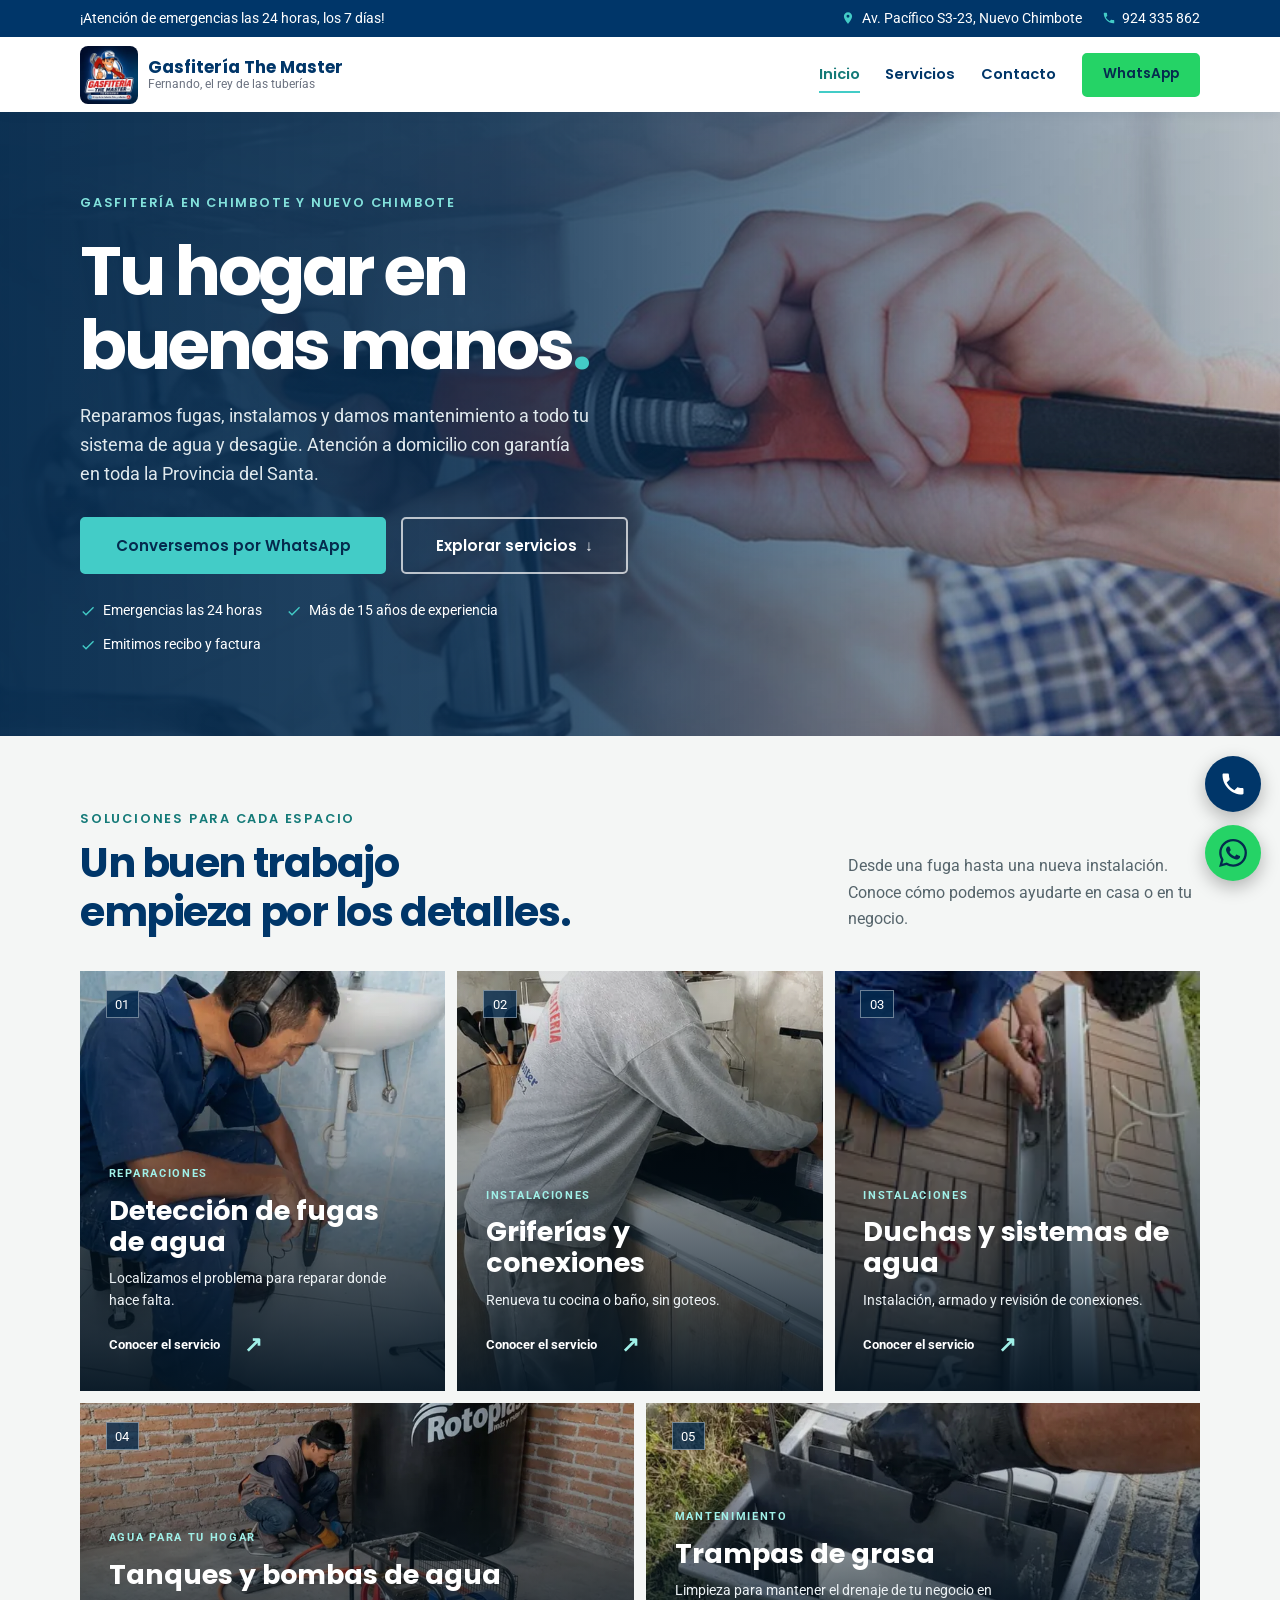
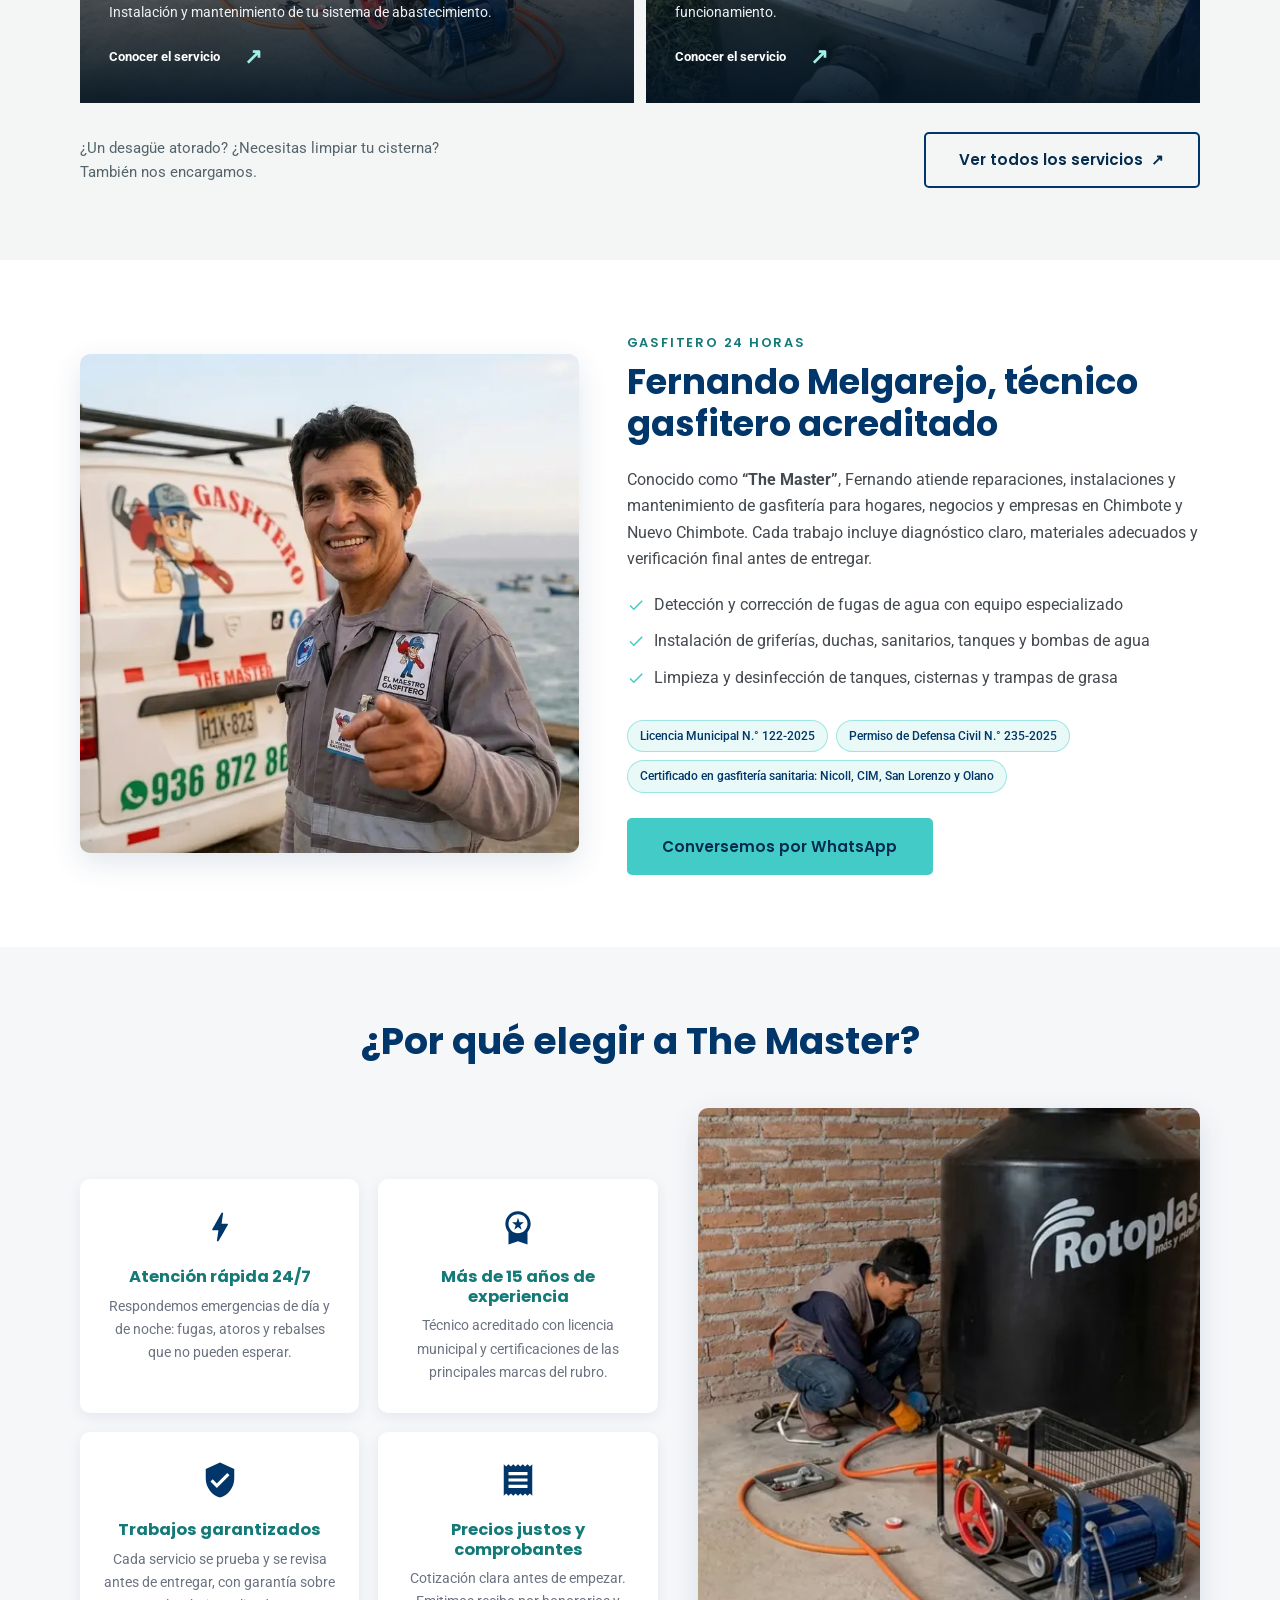
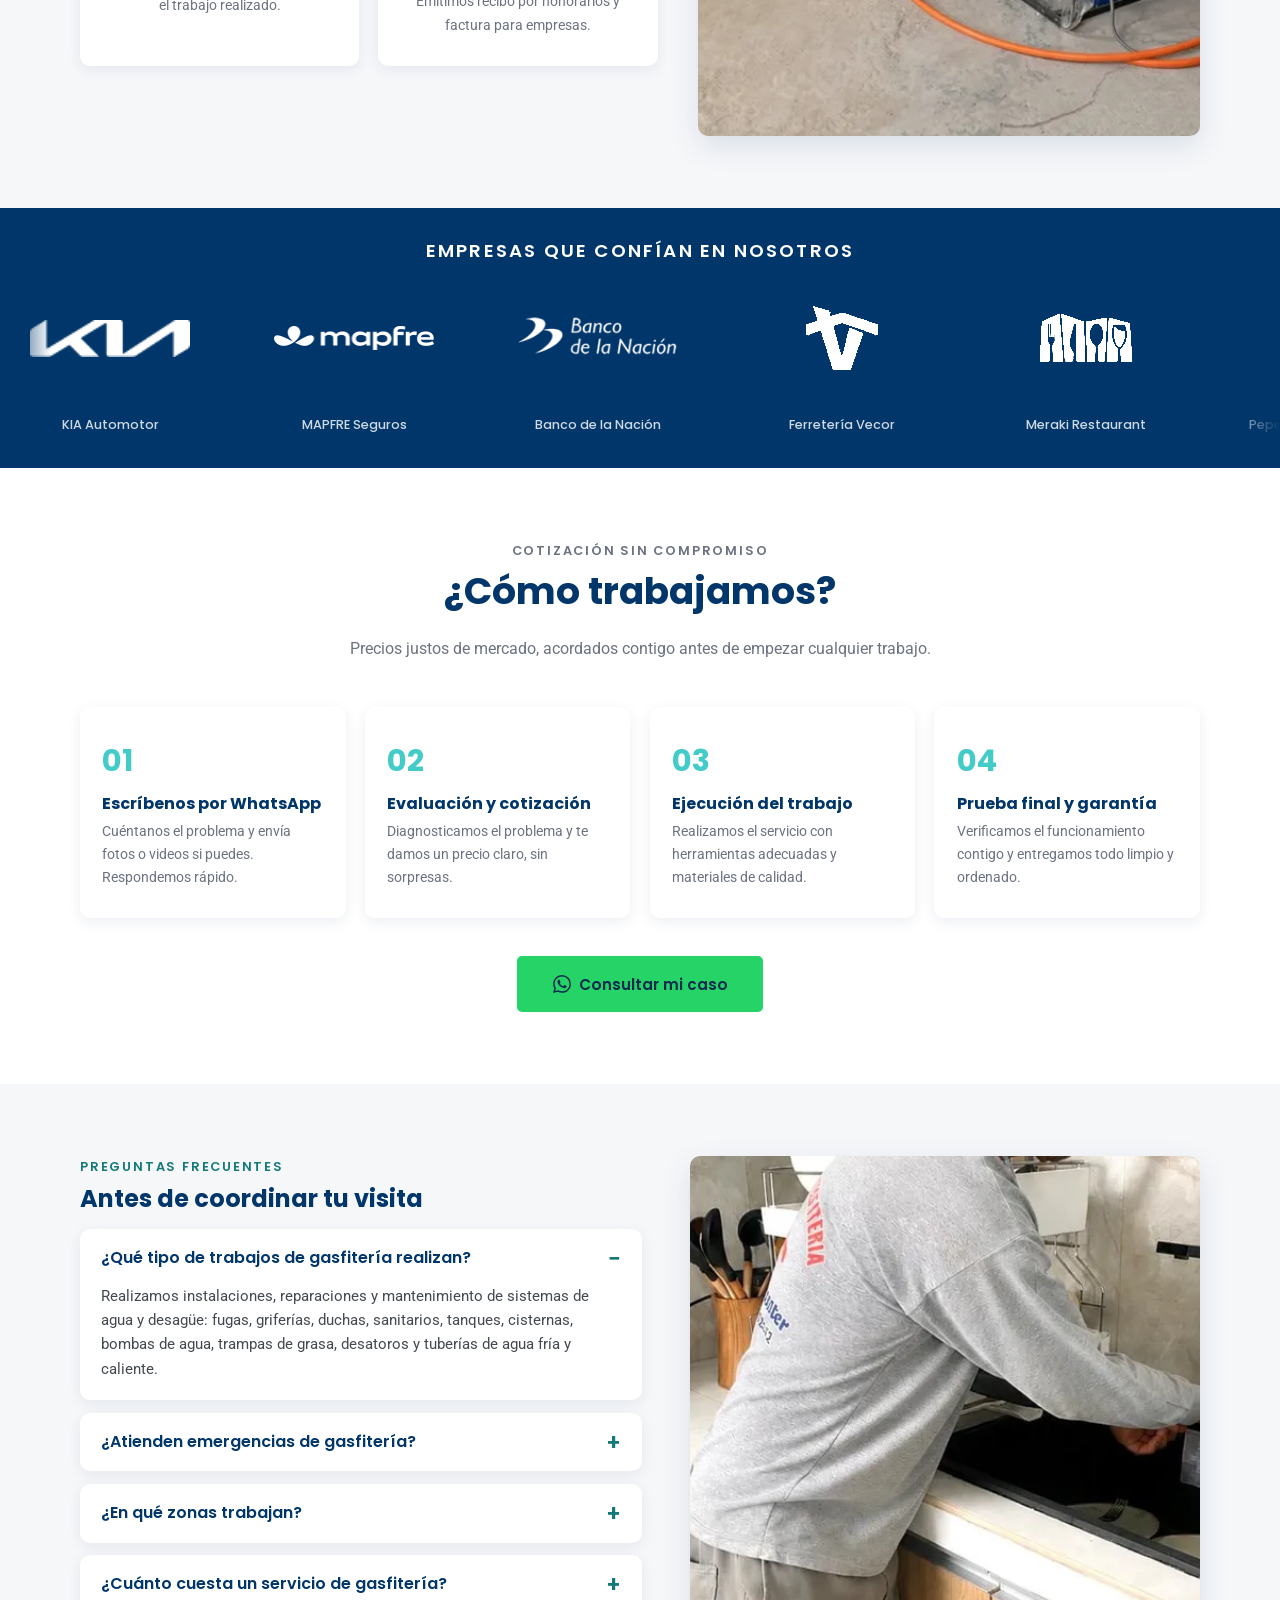
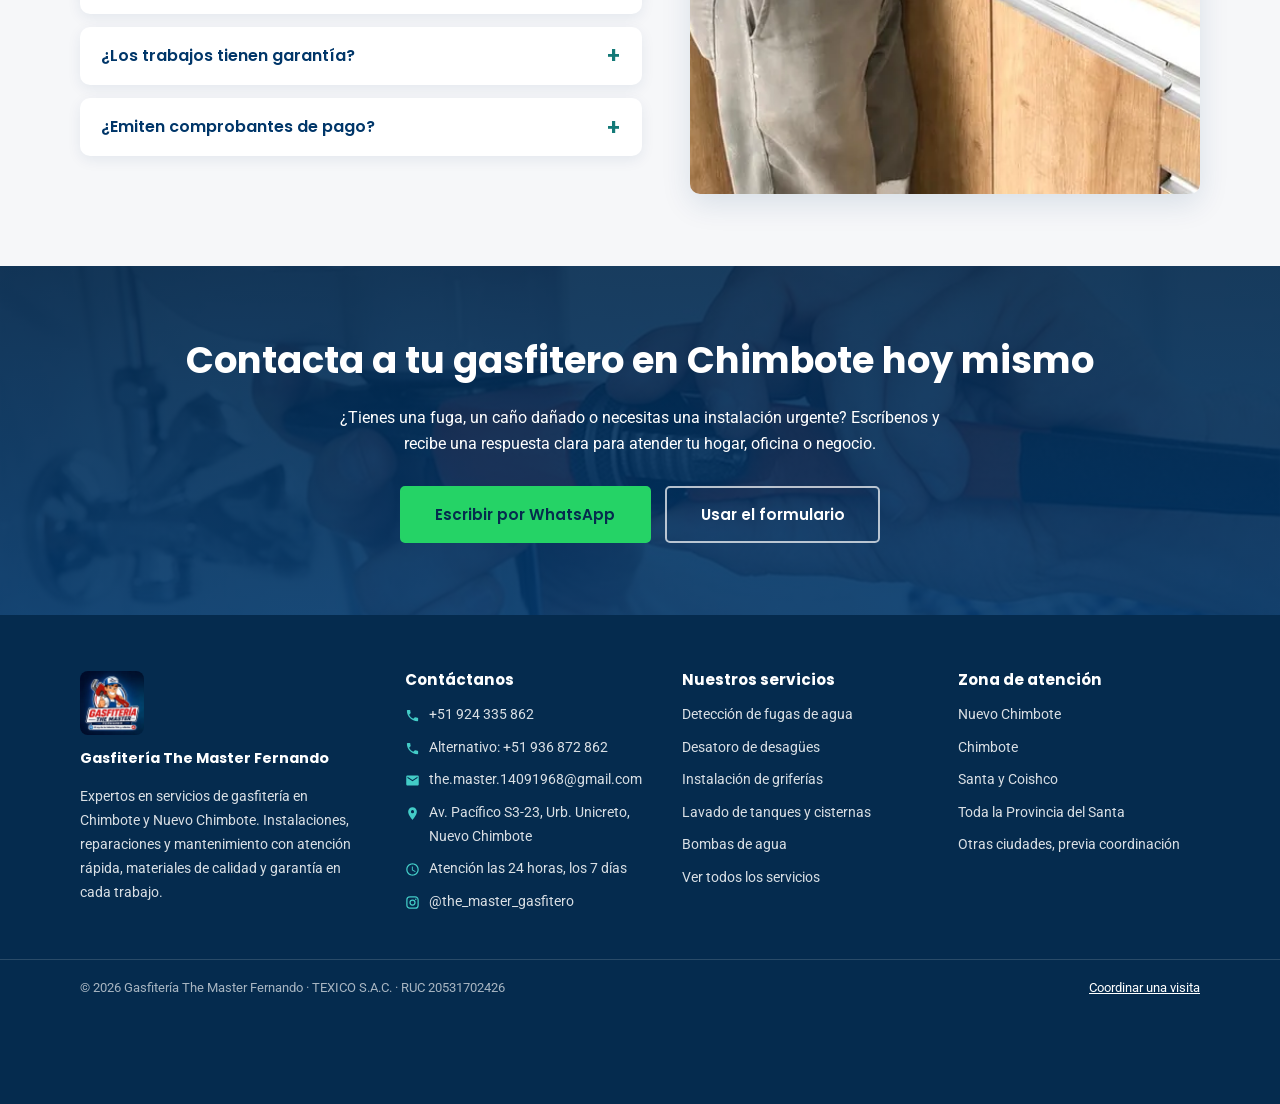
==== commit b80f9f24: "updating data" ====
--- a/index.html
+++ b/index.html
@@ -1,5 +1,6 @@
 <!doctype html>
 <html lang="es-PE">
+<!-- GitHub Pages deployment test - 2026-11-12 -->
   <head>
     <meta charset="UTF-8" />
     <meta name="viewport" content="width=device-width, initial-scale=1.0" />
@@ -37,8 +38,8 @@
         "url": "https://themastergasfitero.com/",
         "image": "https://themastergasfitero.com/images/optimized/og-image.webp",
         "description": "Servicio de gasfitería profesional en Chimbote y Nuevo Chimbote: detección de fugas, instalaciones sanitarias, limpieza de tanques, bombas de agua y emergencias las 24 horas.",
-        "telephone": "+51936872862",
-        "email": "fernandomelgarejo1@hotmail.com",
+        "telephone": "+51924335862",
+        "email": "the.master.14091968@gmail.com",
         "address": {
           "@type": "PostalAddress",
           "streetAddress": "Av. Pacífico S3-23, Urb. Unicreto",
@@ -65,9 +66,9 @@
             <svg viewBox="0 0 24 24" aria-hidden="true"><path d="M12 2C8.13 2 5 5.13 5 9c0 5.25 7 13 7 13s7-7.75 7-13c0-3.87-3.13-7-7-7zm0 9.5a2.5 2.5 0 1 1 0-5 2.5 2.5 0 0 1 0 5z"/></svg>
             Av. Pacífico S3-23, Nuevo Chimbote
           </span>
-          <a class="topbar-item" href="tel:+51936872862">
+          <a class="topbar-item" href="tel:+51924335862">
             <svg viewBox="0 0 24 24" aria-hidden="true"><path d="M6.62 10.79c1.44 2.83 3.76 5.14 6.59 6.59l2.2-2.2c.27-.27.67-.36 1.02-.24 1.12.37 2.33.57 3.57.57.55 0 1 .45 1 1V20c0 .55-.45 1-1 1-9.39 0-17-7.61-17-17 0-.55.45-1 1-1h3.5c.55 0 1 .45 1 1 0 1.25.2 2.45.57 3.57.11.35.03.74-.25 1.02l-2.2 2.2z"/></svg>
-            936 872 862
+            924 335 862
           </a>
         </div>
       </div>
@@ -92,7 +93,7 @@
           <li class="nav-cta">
             <a
               class="button button--small button--wa"
-              href="https://wa.me/51936872862?text=Hola%20Fernando%2C%20necesito%20un%20servicio%20de%20gasfiter%C3%ADa."
+              href="https://wa.me/51924335862?text=Hola%20Fernando%2C%20necesito%20un%20servicio%20de%20gasfiter%C3%ADa."
               target="_blank"
               rel="noopener"
             >
@@ -116,7 +117,7 @@
             <div class="hero-actions">
               <a
                 class="button"
-                href="https://wa.me/51936872862?text=Hola%20Fernando%2C%20necesito%20un%20servicio%20de%20gasfiter%C3%ADa."
+                href="https://wa.me/51924335862?text=Hola%20Fernando%2C%20necesito%20un%20servicio%20de%20gasfiter%C3%ADa."
                 target="_blank"
                 rel="noopener"
               >
@@ -217,7 +218,7 @@
             </ul>
             <a
               class="button"
-              href="https://wa.me/51936872862?text=Hola%20Fernando%2C%20necesito%20un%20servicio%20de%20gasfiter%C3%ADa."
+              href="https://wa.me/51924335862?text=Hola%20Fernando%2C%20necesito%20un%20servicio%20de%20gasfiter%C3%ADa."
               target="_blank"
               rel="noopener"
             >
@@ -341,7 +342,7 @@
           <div class="section-actions">
             <a
               class="button button--wa"
-              href="https://wa.me/51936872862?text=Hola%20Fernando%2C%20quiero%20una%20cotizaci%C3%B3n%20de%20gasfiter%C3%ADa."
+              href="https://wa.me/51924335862?text=Hola%20Fernando%2C%20quiero%20una%20cotizaci%C3%B3n%20de%20gasfiter%C3%ADa."
               target="_blank"
               rel="noopener"
             >
@@ -370,7 +371,7 @@
                 <summary>¿Atienden emergencias de gasfitería?</summary>
                 <p>
                   Sí, atendemos emergencias las 24 horas: fugas repentinas, rebalses, atoros y llaves malogradas.
-                  Escríbenos por WhatsApp al 936 872 862 y confirmamos la disponibilidad y el tiempo de llegada.
+                  Escríbenos por WhatsApp al 924 335 862 y confirmamos la disponibilidad y el tiempo de llegada.
                 </p>
               </details>
               <details>
@@ -426,7 +427,7 @@
           <div class="hero-actions">
             <a
               class="button button--wa"
-              href="https://wa.me/51936872862?text=Hola%20Fernando%2C%20necesito%20un%20servicio%20de%20gasfiter%C3%ADa."
+              href="https://wa.me/51924335862?text=Hola%20Fernando%2C%20necesito%20un%20servicio%20de%20gasfiter%C3%ADa."
               target="_blank"
               rel="noopener"
             >
@@ -453,15 +454,15 @@
           <ul class="footer-list">
             <li class="footer-item">
               <svg viewBox="0 0 24 24" aria-hidden="true"><path d="M6.62 10.79c1.44 2.83 3.76 5.14 6.59 6.59l2.2-2.2c.27-.27.67-.36 1.02-.24 1.12.37 2.33.57 3.57.57.55 0 1 .45 1 1V20c0 .55-.45 1-1 1-9.39 0-17-7.61-17-17 0-.55.45-1 1-1h3.5c.55 0 1 .45 1 1 0 1.25.2 2.45.57 3.57.11.35.03.74-.25 1.02l-2.2 2.2z"/></svg>
-              <a href="tel:+51936872862">+51 936 872 862</a>
+              <a href="tel:+51924335862">+51 924 335 862</a>
             </li>
             <li class="footer-item">
               <svg viewBox="0 0 24 24" aria-hidden="true"><path d="M6.62 10.79c1.44 2.83 3.76 5.14 6.59 6.59l2.2-2.2c.27-.27.67-.36 1.02-.24 1.12.37 2.33.57 3.57.57.55 0 1 .45 1 1V20c0 .55-.45 1-1 1-9.39 0-17-7.61-17-17 0-.55.45-1 1-1h3.5c.55 0 1 .45 1 1 0 1.25.2 2.45.57 3.57.11.35.03.74-.25 1.02l-2.2 2.2z"/></svg>
-              <a href="tel:+51934516400">+51 934 516 400</a>
+              <a href="tel:+51936872862">Alternativo: +51 936 872 862</a>
             </li>
             <li class="footer-item">
               <svg viewBox="0 0 24 24" aria-hidden="true"><path d="M20 4H4c-1.1 0-1.99.9-1.99 2L2 18c0 1.1.9 2 2 2h16c1.1 0 2-.9 2-2V6c0-1.1-.9-2-2-2zm0 4-8 5-8-5V6l8 5 8-5v2z"/></svg>
-              <a href="mailto:fernandomelgarejo1@hotmail.com">fernandomelgarejo1@hotmail.com</a>
+              <a href="mailto:the.master.14091968@gmail.com">the.master.14091968@gmail.com</a>
             </li>
             <li class="footer-item">
               <svg viewBox="0 0 24 24" aria-hidden="true"><path d="M12 2C8.13 2 5 5.13 5 9c0 5.25 7 13 7 13s7-7.75 7-13c0-3.87-3.13-7-7-7zm0 9.5a2.5 2.5 0 1 1 0-5 2.5 2.5 0 0 1 0 5z"/></svg>
@@ -509,14 +510,14 @@
 
     <a
       class="float-call"
-      href="tel:+51936872862"
+      href="tel:+51924335862"
       aria-label="Llamar a Gasfitería The Master"
     >
       <svg viewBox="0 0 24 24" aria-hidden="true"><path d="M6.62 10.79c1.44 2.83 3.76 5.14 6.59 6.59l2.2-2.2c.27-.27.67-.36 1.02-.24 1.12.37 2.33.57 3.57.57.55 0 1 .45 1 1V20c0 .55-.45 1-1 1-9.39 0-17-7.61-17-17 0-.55.45-1 1-1h3.5c.55 0 1 .45 1 1 0 1.25.2 2.45.57 3.57.11.35.03.74-.25 1.02l-2.2 2.2z"/></svg>
     </a>
     <a
       class="float-wa"
-      href="https://wa.me/51936872862?text=Hola%20Fernando%2C%20necesito%20un%20servicio%20de%20gasfiter%C3%ADa."
+      href="https://wa.me/51924335862?text=Hola%20Fernando%2C%20necesito%20un%20servicio%20de%20gasfiter%C3%ADa."
       target="_blank"
       rel="noopener"
       aria-label="Escribir por WhatsApp a Gasfitería The Master"
